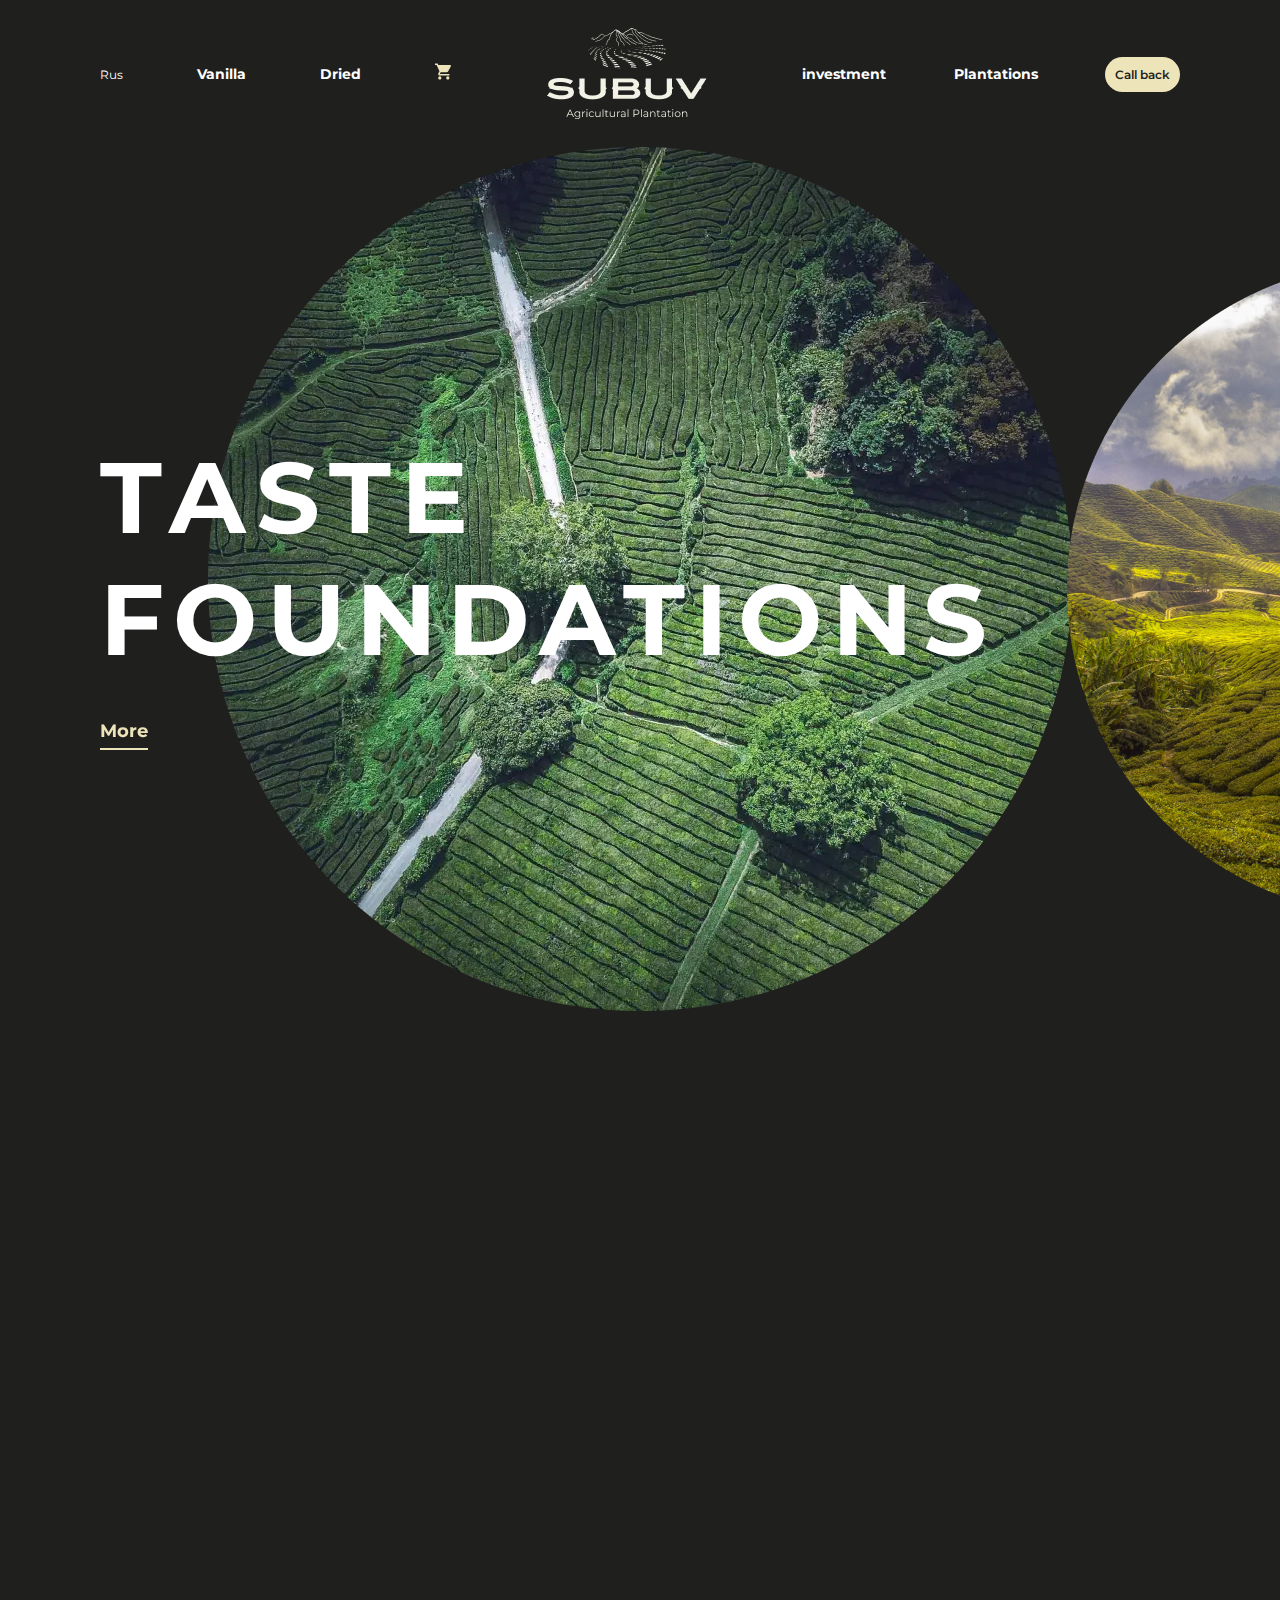
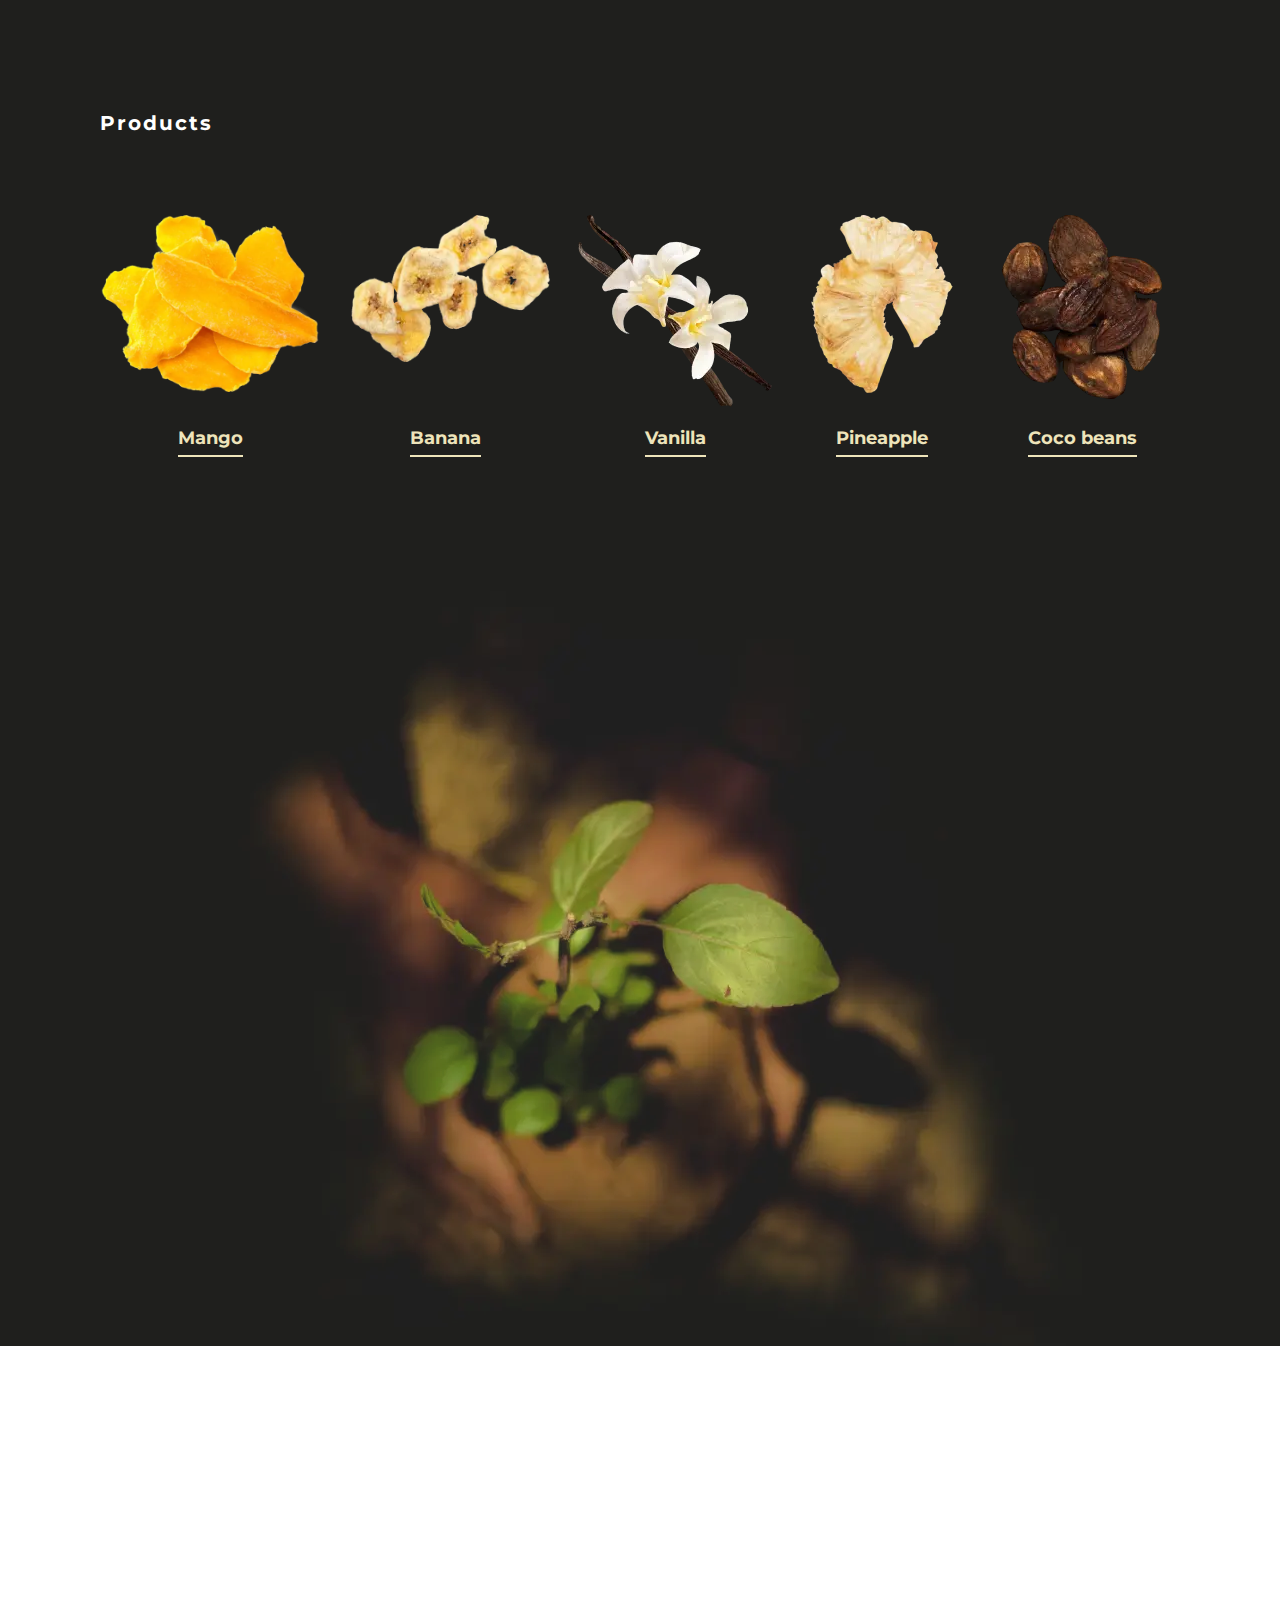
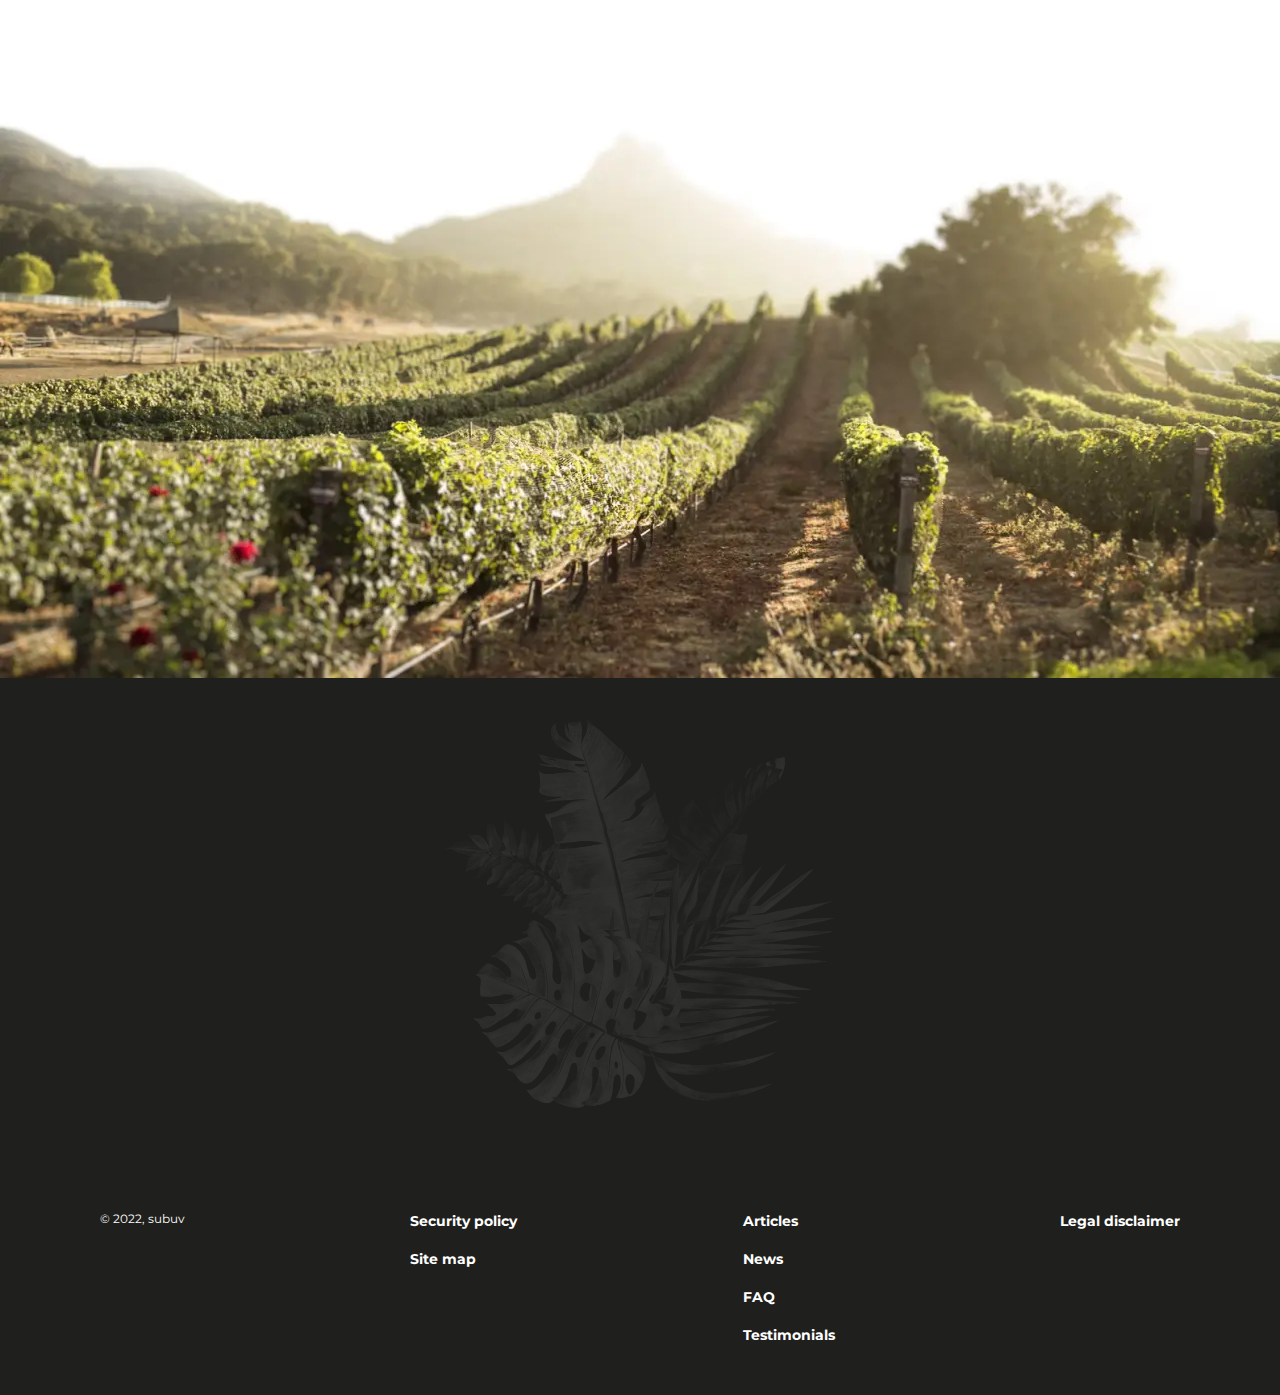
==== most/index.html @ 9e404c4e "Subuv" ====
<!DOCTYPE html><html lang="en">  <head>    <meta charset="utf-8">    <meta http-equiv="X-UA-Compatible" content="IE=Edge">    <meta name="viewport" content="width=device-width, initial-scale=1, maximum-scale=1">    <meta name="format-detection" content="telephone=no">    <title>Главная</title>    <link rel="stylesheet" href="css/imports/bootstrap.min.css">    <link rel="stylesheet" href="css/imports/global.min.css">    <link rel="stylesheet" href="https://cdnjs.cloudflare.com/ajax/libs/animate.css/4.1.1/animate.min.css">    <link rel="stylesheet" href="css/main.min.css">  </head>  <body>    <div class="all">      <header class="header">        <div class="header-all">          <div class="header-all__left">            <ul>              <li><a href="#">Rus</a></li>              <li><a href="#">Vanilla</a></li>              <li><a href="#">Dried</a></li>              <li><a href="#">                  <svg width="16" height="17" viewBox="0 0 16 17" fill="none" xmlns="http://www.w3.org/2000/svg">                    <path d="M4.8 13.3C3.92 13.3 3.208 14.02 3.208 14.9C3.208 15.78 3.92 16.5 4.8 16.5C5.68 16.5 6.4 15.78 6.4 14.9C6.4 14.02 5.68 13.3 4.8 13.3ZM0 0.5V2.1H1.6L4.48 8.172L3.4 10.132C3.272 10.356 3.2 10.62 3.2 10.9C3.2 11.78 3.92 12.5 4.8 12.5H14.4V10.9H5.136C5.024 10.9 4.936 10.812 4.936 10.7L4.96 10.604L5.68 9.3H11.64C12.24 9.3 12.768 8.972 13.04 8.476L15.904 3.284C15.968 3.172 16 3.036 16 2.9C16 2.46 15.64 2.1 15.2 2.1H3.368L2.616 0.5H0ZM12.8 13.3C11.92 13.3 11.208 14.02 11.208 14.9C11.208 15.78 11.92 16.5 12.8 16.5C13.68 16.5 14.4 15.78 14.4 14.9C14.4 14.02 13.68 13.3 12.8 13.3Z" fill="#EEE4BA"></path>                  </svg></a></li>            </ul>          </div>          <div class="header-all__logo"><a href="#"><picture><source srcset="img/logo.webp" type="image/webp"><img src="img/logo.png" alt="logo"></picture></a></div>          <div class="header-all__right">            <ul>              <li><a href="#">investment</a></li>              <li><a href="#">Plantations</a></li>              <li><a href="#">Call back</a></li>            </ul>          </div>          <div class="menu-wrapper">            <div class="hamburger-menu"></div>          </div>        </div>      </header>      <!--Adaptive-->      <section class="adaptive">        <div class="adaptive-all">          <div class="adaptive-all__nav">            <ul>              <li><a href="#">Rus</a></li>              <li><a href="#">Vanilla</a></li>              <li><a href="#">Dried</a></li>              <li><a href="#">investment</a></li>              <li><a href="#">Plantations</a></li>              <li><a href="#">Call back</a></li>            </ul>          </div>        </div>      </section>      <!--Promo-->      <section class="promo">        <div class="promo-all"><picture><source srcset="img/back-one.webp" type="image/webp"><img class="back-one" src="img/back-one.png" alt=""></picture><img class="back-two" src="img/back-two.png" alt=""><img class="back-bonus" src="img/back-bonus.png" alt="">          <div class="promo-all__title">TASTE <br> FOUNDATIONS</div>          <div class="promo-all__button"><a href="#">More</a></div>        </div>      </section>      <!--About-->      <section class="about wow animate__animated animate__fadeInLeft animate__delay-0 5s">        <div class="about-all">          <div class="about-all__left">90+</div>          <div class="about-all__right">            <div class="title">About</div>            <div class="subtitle"><span>For over 90 years, Virginia Dare has worked with our partners to build products delivering preferred taste. As a global provider, we offer services from our headquarters in Brooklyn as well as a full facility in Shanghai</span></div>            <div class="button"><a href="#">More about us</a></div>          </div>        </div>      </section>      <!--Products-->      <section class="products">        <div class="products-all">          <div class="products-all__title">Products</div>          <div class="products-all__main">            <div class="main-item">              <div class="main-item__img"><picture><source srcset="img/product-one.webp" type="image/webp"><img src="img/product-one.png" alt=""></picture></div>              <div class="main-item__desc">Mango</div>            </div>            <div class="main-item">              <div class="main-item__img"><picture><source srcset="img/product-two.webp" type="image/webp"><img src="img/product-two.png" alt=""></picture></div>              <div class="main-item__desc">Banana</div>            </div>            <div class="main-item">              <div class="main-item__img"><picture><source srcset="img/product-three.webp" type="image/webp"><img src="img/product-three.png" alt=""></picture></div>              <div class="main-item__desc">Vanilla</div>            </div>            <div class="main-item">              <div class="main-item__img"><picture><source srcset="img/product-four.webp" type="image/webp"><img src="img/product-four.png" alt=""></picture></div>              <div class="main-item__desc">Pineapple</div>            </div>            <div class="main-item">              <div class="main-item__img"><picture><source srcset="img/product-five.webp" type="image/webp"><img src="img/product-five.png" alt=""></picture></div>              <div class="main-item__desc">Coco beans</div>            </div>          </div>        </div>      </section>      <!--Quality-->      <section class="quality">        <div class="quality-all">          <div class="quality-all__left wow animate__animated animate__fadeInLeft animate__delay-0 5s">            <div class="title">Quality</div>            <div class="text">For over 90 years, Virginia Dare has worked with our partners to build products delivering preferred taste.</div>            <div class="button"><a href="#">More</a></div>          </div>          <div class="quality-all__right wow animate__animated animate__fadeInRight animate__delay-0 5s">            <div class="title">Convenience</div>            <div class="text">As a global provider, we offer services from our headquarters in Brooklyn as well as a full facility in Shanghai</div>            <div class="button"><a href="#">More</a></div>          </div>        </div>      </section>      <!--Mission-->      <section class="mission">        <div class="mission-all">          <div class="mission-all__left wow animate__animated animate__fadeInLeft animate__delay-0 5s">            <div class="title">Our mission</div>            <div class="text">For over 90 years, Virginia Dare has worked with our partners to build products delivering preferred taste.</div>          </div>          <div class="mission-all__right wow animate__animated animate__fadeInRight animate__delay-0 5s">            <div class="title">Certificates</div>            <div class="list"><a href="#">Kosher Certified</a><a href="#">Non-GMO Project Verified</a><a href="#">Gluten-Free Certified</a></div>          </div>        </div>      </section>      <!--Bottom-->      <section class="bottom">        <div class="bottom-all">          <div class="bottom-all__main">            <div class="main-item wow animate__animated animate__fadeInLeft animate__delay-0 5s">              <div class="main-item__title">Wholesale trade</div>              <div class="main-item__text"> <span>For over 90 years, Virginia Dare has worked with our partners to build products delivering preferred taste. As a global provider, we offer services from our headquarters in Brooklyn as well as a full facility in Shanghai</span></div>              <div class="main-item__button"><a href="#">Request</a></div>            </div>            <div class="main-item wow animate__animated animate__fadeInRight animate__delay-0 5s">              <div class="main-item__title">Distributors</div>              <div class="main-item__text"> <span>For over 90 years, Virginia Dare has worked with our partners to build products delivering preferred taste. As a global provider, we offer services from our headquarters in Brooklyn as well as a full facility in Shanghai</span></div>              <div class="main-item__button"><a href="#">Request</a></div>            </div>          </div>        </div>      </section>      <footer class="footer">        <div class="footer-all">          <div class="footer-all__copy">© 2022, subuv</div>          <div class="footer-all__navOne">            <ul>              <li><a href="#">Security policy</a></li>              <li><a href="#">Site map</a></li>            </ul>          </div>          <div class="footer-all__navTwo">            <ul>              <li><a href="#">Articles</a></li>              <li><a href="#">News</a></li>              <li><a href="#">FAQ</a></li>              <li><a href="#">Testimonials</a></li>            </ul>          </div>          <div class="footer-all__navThree">            <ul>              <li><a href="#">Legal disclaimer</a></li>            </ul>          </div>        </div>      </footer>    </div>    <script src="js/jquery-3.6.0.min.js"></script>    <script src="js/wow.min.js"></script>    <script src="js/main.js"></script>  </body></html>
---- most/css/imports/global.min.css ----
@charset "UTF-8";a,button,input[type=button],input[type=submit]{-webkit-transition:all 1s ease;-o-transition:all 1s ease;transition:all 1s ease}a:focus,button:focus,input[type=button]:focus,input[type=submit]:focus{outline:0}body{background:#fff;-webkit-font-smoothing:antialiased}body,html{height:100%}.all{display:-webkit-box;display:-ms-flexbox;display:flex;-webkit-box-orient:vertical;-webkit-box-direction:normal;-ms-flex-direction:column;flex-direction:column;min-height:100%}.xxx{-webkit-box-flex:1;-ms-flex:1 0 auto;flex:1 0 auto}.footer{-webkit-box-flex:0;-ms-flex:0 0 auto;flex:0 0 auto}img{max-width:100%;height:auto;-webkit-transform:translateZ(0);transform:translateZ(0)}input[type=email],input[type=number],input[type=password],input[type=search],input[type=tel],input[type=text],input[type=url],textarea{-webkit-appearance:none;-moz-appearance:none;appearance:none}.flex,.flex>[class*=col-]{-webkit-box-direction:normal}.flex{display:-webkit-box;display:-ms-flexbox;display:flex;-webkit-box-orient:horizontal;-ms-flex-flow:row wrap;flex-flow:row wrap;width:100%}.flex>[class*=col-]{display:-webkit-inline-box;display:-ms-inline-flexbox;display:inline-flex;-webkit-box-orient:vertical;-ms-flex-direction:column;flex-direction:column}.row.no-gutters{margin-right:0;margin-left:0}.row.no-gutters [class*=" col-"],.row.no-gutters [class^=col-]{padding-right:0;padding-left:0}.btn,.btn-default{outline:0;border:0;padding:0}.btn{display:inline-block}.btn-default{background:#30c468;border-radius:3px;color:#fff;display:-webkit-inline-box;display:-ms-inline-flexbox;display:inline-flex;-webkit-box-align:center;-ms-flex-align:center;align-items:center;text-align:center;-webkit-box-pack:center;-ms-flex-pack:center;justify-content:center}.btn-default:active,.btn-default:focus,.btn-default:hover{background:#4caf50;color:#fff;border:0;outline:0}.body_menu{overflow-y:hidden}li,ul{list-style:none}ul{padding:0;margin:0}.slick-list,.slick-slider{position:relative;display:block}.slick-slider{opacity:0;visibility:hidden;-o-transition:opacity 1s ease;transition:opacity 1s ease;-webkit-transition:opacity 1s ease;-webkit-box-sizing:border-box;box-sizing:border-box;-webkit-user-select:none;-moz-user-select:none;-ms-user-select:none;user-select:none;-webkit-touch-callout:none;-khtml-user-select:none;-ms-touch-action:pan-y;touch-action:pan-y;-webkit-tap-highlight-color:transparent}.slick-slider.slick-initialized{visibility:visible;opacity:1}.slick-list{overflow:hidden;margin:0;padding:0}.slick-list:focus{outline:0}.slick-list.dragging{cursor:pointer;cursor:hand}.slick-slider .slick-list,.slick-slider .slick-track{-webkit-transform:translate3d(0,0,0);transform:translate3d(0,0,0)}.slick-track{position:relative;top:0;left:0;display:block;margin-left:auto;margin-right:auto}.slick-track:after,.slick-track:before{display:table;content:""}.slick-track:after{clear:both}.slick-loading .slick-track{visibility:hidden}.slick-slide{display:none;float:left;height:100%;min-height:1px}.slick-dots li button:focus,.slick-dots li button:hover,.slick-slide:focus{outline:0}.slick-initialized .slick-slide,.slick-slide img{display:block}.slick-slide.slick-loading img{display:none}.slick-slide.dragging img{pointer-events:none}.slick-loading .slick-slide{visibility:hidden}.slick-vertical .slick-slide{display:block;height:auto;border:1px solid transparent}.slick-arrow.slick-hidden{display:none}.slick-loading .slick-list{background:#fff url(./ajax-loader.gif) center center no-repeat}.slick-next,.slick-prev{font-size:0;line-height:0;position:absolute;top:50%;display:block;width:20px;height:20px;padding:0;-webkit-transform:translate(0,-50%);-ms-transform:translate(0,-50%);transform:translate(0,-50%);cursor:pointer;color:transparent;border:0;outline:0;background:0 0}.slick-next:focus,.slick-next:hover,.slick-prev:focus,.slick-prev:hover{color:transparent;outline:0;background:0 0}.slick-dots li button:focus:before,.slick-dots li button:hover:before,.slick-next:focus:before,.slick-next:hover:before,.slick-prev:focus:before,.slick-prev:hover:before{opacity:1}.slick-next.slick-disabled:before,.slick-prev.slick-disabled:before{opacity:.25}.slick-dots li button:before,.slick-next:before,.slick-prev:before{font:20px/1 "slick";opacity:.75;color:#fff;-webkit-font-smoothing:antialiased;-moz-osx-font-smoothing:grayscale}.slick-prev{left:-25px}.slick-prev:before{content:"←"}.slick-next{right:-25px}.slick-next:before{content:"→"}.slick-dotted.slick-slider{margin-bottom:30px}.slick-dots{position:absolute;bottom:-25px;display:block;width:100%;padding:0;margin:0;list-style:none;text-align:center}.slick-dots li{position:relative;display:inline-block;width:20px;height:20px;margin:0 5px;padding:0;cursor:pointer}.slick-dots li button{font-size:0;line-height:0;display:block;width:20px;height:20px;padding:5px;cursor:pointer;color:transparent;border:0;outline:0;background:0 0}.slick-dots li button:before{font:6px/20px "slick";position:absolute;top:0;left:0;width:20px;height:20px;content:"•";text-align:center;opacity:.25;color:#000}.slick-dots li.slick-active button:before{opacity:.75;color:#000}.container-faq{display:-webkit-box;display:-ms-flexbox;display:flex;-ms-flex-wrap:wrap;flex-wrap:wrap;margin-left:-15px;margin-right:-15px}.container-faq .item{background:red;height:100px;-webkit-box-sizing:border-box;box-sizing:border-box;word-wrap:break-word;margin-left:15px;margin-right:15px;width:calc(25% - 30px)}@supports (-webkit-appearance:none){.slick-loading .slick-list{background:#fff url(./ajax-loader.gif) center center no-repeat}}@media (max-width:1720px){.top_menu nav ul{display:-webkit-box;display:-ms-flexbox;display:flex;-webkit-box-orient:vertical;-webkit-box-direction:normal;-ms-flex-direction:column;flex-direction:column;-webkit-box-pack:center;-ms-flex-pack:center;justify-content:center;-webkit-box-align:center;-ms-flex-align:center;align-items:center;height:100%}.top_menu nav ul li{display:block;padding:5px 0}.top_menu nav ul li a{color:#fff}.top_menu nav ul li a:hover{text-decoration:underline}header nav,header.open_menu nav{right:0;-webkit-transition:all .5s;-o-transition:all .5s;transition:all .5s}header nav{-webkit-box-shadow:0 4px 10px rgba(0,0,0,.15);box-shadow:0 4px 10px rgba(0,0,0,.15);display:none;position:fixed;top:0;background:#19273a;left:0;height:100%;z-index:33;width:100%;opacity:0}header.open_menu nav{display:block;opacity:1;overflow-x:auto;-webkit-overflow-scrolling:touch}header .toggle_mobile_btn{display:block;width:33px;background-color:transparent;position:relative;cursor:pointer;height:20px;z-index:44}header .toggle_mobile_btn.on span:first-child{background-color:transparent}header .toggle_mobile_btn.on span:nth-child(2){-webkit-transform:rotate(45deg) translate(-1px,0);-ms-transform:rotate(45deg) translate(-1px,0);transform:rotate(45deg) translate(-1px,0);width:calc(100% - 3px);background:#fff}header .toggle_mobile_btn.on span:last-child{-webkit-transform:rotate(-45deg) translate(6px,-7px);-ms-transform:rotate(-45deg) translate(6px,-7px);transform:rotate(-45deg) translate(6px,-7px);width:calc(100% - 3px);background:#fff}header .toggle_mobile_btn.on span:after{opacity:0;height:0}header .toggle_mobile_btn span{content:"";position:absolute;left:0;top:8px;width:calc(100% - 8px);height:3px;background-color:#19273a;-webkit-transition:all .3s;-o-transition:all .3s;transition:all .3s;-webkit-backface-visibility:hidden;backface-visibility:hidden}header .toggle_mobile_btn span:first-child{top:0}header .toggle_mobile_btn span:last-child{top:16px;position:relative;display:block}header .toggle_mobile_btn span:after{content:"";height:3px;background-color:#19273a;position:absolute;right:-5px;width:5px;-webkit-transition:all .3s;-o-transition:all .3s;transition:all .3s}}@media screen and (max-width:960px){.container-faq .item{width:calc(50% - 30px)}}@media screen and (max-width:560px){.container-faq .item{width:calc(100% - 30px)}}
/*# sourceMappingURL=[data-uri] */
---- most/css/main.min.css ----
@import url(https://fonts.googleapis.com/css?family=Montserrat:100,200,300,regular,500,600,700,800,900,100italic,200italic,300italic,italic,500italic,600italic,700italic,800italic,900italic);body,html{font-family:"Montserrat",sans-serif;background:#1f1f1d}header,section{padding:0 100px}.wow{--animate-duration:1.4s}.header-all{-webkit-box-pack:justify;-ms-flex-pack:justify;justify-content:space-between}.header-all,.header-all__left ul,.header-all__right ul{display:-webkit-box;display:-ms-flexbox;display:flex;-webkit-box-align:center;-ms-flex-align:center;align-items:center}.header-all__left ul li{margin-right:74px}.header-all__left ul li:first-child a{font-weight:400;font-size:12px;line-height:15px}.header-all__left ul li:last-child{margin-right:0}.header-all__left ul li a,.header-all__right ul li a{font-weight:700;font-size:14px;line-height:17px;color:#fff;-webkit-transition:1s;-o-transition:1s;transition:1s}.header-all__left ul li a:hover{color:#7c7c7c}.header-all__logo{padding:28px}.header-all__right ul li{margin-right:67.5px}.header-all__right ul li:last-child{margin-right:0;-webkit-transition:1s;-o-transition:1s;transition:1s}.header-all__right ul li:last-child:hover{-webkit-transform:scale(1.3);-ms-transform:scale(1.3);transform:scale(1.3)}.header-all__right ul li:last-child a{font-weight:600;font-size:12px;line-height:15px;padding:10px;background:#eee4ba;border-radius:50px;color:#1f1f1d}.header-all__right ul li a:hover{color:#7c7c7c}.adaptive,.header-all .menu-wrapper,.promo-all .back-bonus{display:none}.promo{position:relative;z-index:1}.promo-all{z-index:1;height:884px;display:-webkit-box;display:-ms-flexbox;display:flex;-webkit-box-orient:vertical;-webkit-box-direction:normal;-ms-flex-direction:column;flex-direction:column;-webkit-box-pack:center;-ms-flex-pack:center;justify-content:center}.promo-all img{position:absolute;z-index:-1}.promo-all .back-one{top:0;left:50%;-webkit-transform:translate(-50%,0);-ms-transform:translate(-50%,0);transform:translate(-50%,0)}.promo-all .back-two{right:0}.promo-all__title{font-weight:700;font-size:100px;line-height:122px;letter-spacing:.1em;color:#fff;margin-bottom:40px}.about-all__right .button a:hover,.mission-all__right .list a:hover,.products-all__main .main-item__desc:hover,.promo-all__button a:hover,.quality-all__left .button a:hover,.quality-all__right .button a:hover{color:#af8d05}.about,.about-all{display:-webkit-box;display:-ms-flexbox;display:flex}.about{padding:140px 0;-webkit-box-pack:center;-ms-flex-pack:center;justify-content:center;-webkit-box-align:center;-ms-flex-align:center;align-items:center;background:url(../img/back-three.png);background-repeat:no-repeat!important;background-position:center!important;background-size:contain!important}.about-all{-webkit-box-pack:justify;-ms-flex-pack:justify;justify-content:space-between;width:880px}.about-all__left,.about-all__right .title{font-weight:700;letter-spacing:.1em;color:#fff}.about-all__left,.about-all__right{display:-webkit-box;display:-ms-flexbox;display:flex}.about-all__left{width:400px;height:400px;background:0 0;border:1px solid #eee4ba;border-radius:50%;-webkit-box-align:center;-ms-flex-align:center;align-items:center;-webkit-box-pack:center;-ms-flex-pack:center;justify-content:center;font-size:140px;line-height:171px}.about-all__right{-webkit-box-orient:vertical;-webkit-box-direction:normal;-ms-flex-direction:column;flex-direction:column;max-width:396px}.about-all__right .title{font-size:100px;line-height:122px;margin-bottom:30px}.about-all__right .subtitle{font-weight:400;font-size:16px;line-height:20px;color:#fff;margin-bottom:50px;-webkit-box-pack:end;-ms-flex-pack:end;justify-content:end}.about-all__right .subtitle span{max-width:326px}.about-all__right .button a,.promo-all__button a,.quality-all__left .button a,.quality-all__right .button a{font-weight:700;font-size:18px;line-height:22px;color:#eee4ba;padding-bottom:6px;border-bottom:2px solid #eee4ba;-webkit-transition:1s;-o-transition:1s;transition:1s}.products{padding-bottom:100px}.about-all__right .subtitle,.products-all{display:-webkit-box;display:-ms-flexbox;display:flex}.products-all{-webkit-box-orient:vertical;-webkit-box-direction:normal;-ms-flex-direction:column;flex-direction:column}.products-all__title{font-weight:700;font-size:20px;line-height:24px;letter-spacing:.1em;color:#fff;margin-bottom:80px}.products-all__main,.products-all__main .main-item{display:-webkit-box;display:-ms-flexbox;display:flex}.products-all__main{-webkit-box-pack:justify;-ms-flex-pack:justify;justify-content:space-between}.products-all__main .main-item{-webkit-box-orient:vertical;-webkit-box-direction:normal;-ms-flex-direction:column;flex-direction:column;-webkit-box-align:center;-ms-flex-align:center;align-items:center;max-width:246px}.products-all__main .main-item__img{margin-bottom:20px;-webkit-box-flex:1;-ms-flex:1;flex:1;display:-webkit-box;display:-ms-flexbox;display:flex;max-width:220px}.mission-all__right .list a,.products-all__main .main-item__desc{font-weight:700;font-size:18px;line-height:22px;color:#eee4ba;padding-bottom:6px;border-bottom:2px solid #eee4ba;-webkit-transition:1s;-o-transition:1s;transition:1s}.products-all__main .main-item__desc{cursor:pointer}.quality{background:url(../img/back-four.png);background-repeat:no-repeat!important;background-position:center!important;mix-blend-mode:screen;height:789px;padding:93px 100px 103px}.quality-all{display:-webkit-box;display:-ms-flexbox;display:flex;-webkit-box-pack:justify;-ms-flex-pack:justify;justify-content:space-between}.quality-all__left,.quality-all__right{display:-webkit-box;display:-ms-flexbox;display:flex;-webkit-box-orient:vertical;-webkit-box-direction:normal;-ms-flex-direction:column;flex-direction:column;max-width:585px}.quality-all__left .title{font-weight:700;font-size:20px;line-height:24px;letter-spacing:.1em;color:#fff;margin-bottom:50px}.quality-all__left .text,.quality-all__right .title{font-weight:400;font-size:40px;line-height:49px;color:#fff;margin-bottom:50px}.quality-all__right{max-width:300px}.quality-all__right .title{font-weight:700;font-size:20px;line-height:24px;letter-spacing:.1em}.quality-all__right .text{font-weight:400;font-size:40px;line-height:49px;color:#fff;margin-bottom:50px}.mission{background:url(../img/back-five.png);background-repeat:no-repeat!important;background-position:center!important;background-size:cover!important;height:932px;padding:142px 100px 0}.mission-all{display:-webkit-box;display:-ms-flexbox;display:flex;-webkit-box-pack:justify;-ms-flex-pack:justify;justify-content:space-between}.mission-all__left .title{font-weight:700;font-size:20px;line-height:24px;letter-spacing:.1em;color:#1f1f1d;margin-bottom:50px}.mission-all__left .text{font-weight:400;font-size:40px;line-height:49px;color:#1f1f1d;max-width:607px}.mission-all__right .title{font-weight:700;font-size:20px;line-height:24px;letter-spacing:.1em;color:#1f1f1d;margin-bottom:50px}.mission-all__right .list{display:-webkit-box;display:-ms-flexbox;display:flex;-webkit-box-orient:vertical;-webkit-box-direction:normal;-ms-flex-direction:column;flex-direction:column}.mission-all__right .list a{margin-bottom:25px}.footer-all__navOne ul li:last-child,.footer-all__navThree ul li:last-child,.footer-all__navTwo ul li:last-child,.mission-all__right .list a:last-child{margin-bottom:0}.bottom{background:url(../img/back-three.png);background-repeat:no-repeat!important;background-size:500px!important;background-position:center!important;padding:120px 100px}.bottom-all,.footer-all__navOne ul,.footer-all__navThree ul,.footer-all__navTwo ul{display:-webkit-box;display:-ms-flexbox;display:flex;-webkit-box-orient:vertical;-webkit-box-direction:normal;-ms-flex-direction:column;flex-direction:column}.bottom-all__main,.bottom-all__main .main-item{display:-webkit-box;display:-ms-flexbox;display:flex}.bottom-all__main{-webkit-box-pack:justify;-ms-flex-pack:justify;justify-content:space-between}.bottom-all__main .main-item{-webkit-box-orient:vertical;-webkit-box-direction:normal;-ms-flex-direction:column;flex-direction:column;width:524px}.bottom-all__main .main-item__title{font-weight:700;font-size:50px;line-height:61px;letter-spacing:.1em;color:#fff;margin-bottom:30px}.bottom-all__main .main-item__text{-webkit-box-pack:end;-ms-flex-pack:end;justify-content:flex-end;font-weight:400;font-size:16px;line-height:20px;margin-bottom:30px;color:#fff}.bottom-all__main .main-item__text span{width:454px}.bottom-all__main .main-item__button a{font-weight:700;font-size:18px;line-height:22px;color:#eee4ba;padding-bottom:6px;border-bottom:2px solid #eee4ba;-webkit-transition:1s;-o-transition:1s;transition:1s}.bottom-all__main .main-item__button a:hover{color:#af8d05}.footer{background:#1f1f1d;padding:50px 100px}.bottom-all__main .main-item__text,.footer-all{display:-webkit-box;display:-ms-flexbox;display:flex}.footer-all{-webkit-box-pack:justify;-ms-flex-pack:justify;justify-content:space-between}.footer-all__copy{font-weight:400;font-size:12px;line-height:15px;color:#fff}.footer-all__navOne ul li,.footer-all__navThree ul li,.footer-all__navTwo ul li{margin-bottom:18px}.footer-all__navOne ul li a,.footer-all__navThree ul li a,.footer-all__navTwo ul li a{font-weight:700;font-size:14px;line-height:17px;color:#fff}.footer-all__navOne ul li a:hover,.footer-all__navThree ul li a:hover,.footer-all__navTwo ul li a:hover{text-decoration:underline}@supports (-webkit-appearance:none){.about{background:url(../img/back-three.webp)}.quality{background:url(../img/back-four.webp)}.mission{background:url(../img/back-five.webp)}.bottom{background:url(../img/back-three.webp)}}@media (max-width:1279.98px){.header-all__left ul li,.header-all__right ul li{margin-right:45px}.header-all__left ul li a,.header-all__right ul li a{font-size:12px}.promo-all__title{font-size:85px}.quality-all__left{max-width:500px}.bottom-all__main .main-item{max-width:420px;width:auto}.bottom-all__main .main-item__title{font-size:40px;line-height:52px}.bottom-all__main .main-item__text{max-width:350px}}@media (max-width:1024.98px){.header{padding:0 25px}.header-all__left ul li{margin-right:20px}.header-all__left ul li:nth-child(2),.header-all__left ul li:nth-child(3){display:none}.adaptive,.header-all__right{display:none}.header-all .menu-wrapper{display:block;width:46.5px;height:21px;cursor:pointer}.header-all .menu-wrapper .hamburger-menu{position:relative;-webkit-transform:translateY(10px);-ms-transform:translateY(10px);transform:translateY(10px);background:#eee4ba;-webkit-transition:all 0ms 300ms;-o-transition:all 0ms 300ms;transition:all 0ms 300ms}.header-all .menu-wrapper .hamburger-menu::before{content:"";position:absolute;left:0;bottom:10px;background:#eee4ba;-webkit-transition:bottom 300ms 300ms cubic-bezier(.23,1,.32,1),-webkit-transform 300ms cubic-bezier(.23,1,.32,1);-o-transition:bottom 300ms 300ms cubic-bezier(.23,1,.32,1),transform 300ms cubic-bezier(.23,1,.32,1);transition:bottom 300ms 300ms cubic-bezier(.23,1,.32,1),transform 300ms cubic-bezier(.23,1,.32,1);transition:bottom 300ms 300ms cubic-bezier(.23,1,.32,1),transform 300ms cubic-bezier(.23,1,.32,1),-webkit-transform 300ms cubic-bezier(.23,1,.32,1)}.header-all .menu-wrapper .hamburger-menu::after{content:"";position:absolute;left:0;top:10px;background:#eee4ba;-webkit-transition:top 300ms 300ms cubic-bezier(.23,1,.32,1),-webkit-transform 300ms cubic-bezier(.23,1,.32,1);-o-transition:top 300ms 300ms cubic-bezier(.23,1,.32,1),transform 300ms cubic-bezier(.23,1,.32,1);transition:top 300ms 300ms cubic-bezier(.23,1,.32,1),transform 300ms cubic-bezier(.23,1,.32,1);transition:top 300ms 300ms cubic-bezier(.23,1,.32,1),transform 300ms cubic-bezier(.23,1,.32,1),-webkit-transform 300ms cubic-bezier(.23,1,.32,1)}.header-all .menu-wrapper .hamburger-menu.animate{background:0 0}.header-all .menu-wrapper .hamburger-menu.animate::before{bottom:0;-webkit-transform:rotate(-45deg);-ms-transform:rotate(-45deg);transform:rotate(-45deg);-webkit-transition:bottom 300ms cubic-bezier(.23,1,.32,1),-webkit-transform 300ms 300ms cubic-bezier(.23,1,.32,1);-o-transition:bottom 300ms cubic-bezier(.23,1,.32,1),transform 300ms 300ms cubic-bezier(.23,1,.32,1);transition:bottom 300ms cubic-bezier(.23,1,.32,1),transform 300ms 300ms cubic-bezier(.23,1,.32,1);transition:bottom 300ms cubic-bezier(.23,1,.32,1),transform 300ms 300ms cubic-bezier(.23,1,.32,1),-webkit-transform 300ms 300ms cubic-bezier(.23,1,.32,1)}.header-all .menu-wrapper .hamburger-menu.animate::after{top:0;-webkit-transform:rotate(45deg);-ms-transform:rotate(45deg);transform:rotate(45deg);-webkit-transition:top 300ms cubic-bezier(.23,1,.32,1),-webkit-transform 300ms 300ms cubic-bezier(.23,1,.32,1);-o-transition:top 300ms cubic-bezier(.23,1,.32,1),transform 300ms 300ms cubic-bezier(.23,1,.32,1);transition:top 300ms cubic-bezier(.23,1,.32,1),transform 300ms 300ms cubic-bezier(.23,1,.32,1);transition:top 300ms cubic-bezier(.23,1,.32,1),transform 300ms 300ms cubic-bezier(.23,1,.32,1),-webkit-transform 300ms 300ms cubic-bezier(.23,1,.32,1)}.header-all .menu-wrapper .hamburger-menu,.header-all .menu-wrapper .hamburger-menu:after,.header-all .menu-wrapper .hamburger-menu:before{width:46.5px;height:1px}.adaptive{background:#eee4ba;z-index:2;padding:20px 0;top:147px;position:absolute}.adaptive .adaptive-all,.adaptive .adaptive-all__nav ul li{display:-webkit-box;display:-ms-flexbox;display:flex;-webkit-box-pack:center;-ms-flex-pack:center;justify-content:center}.adaptive,.adaptive .adaptive-all__nav{width:100%}.adaptive .adaptive-all__nav ul{display:grid;grid-template-columns:1fr 1fr 1fr;grid-row-gap:15px}.adaptive .adaptive-all__nav ul li{margin-bottom:0;-webkit-box-align:center;-ms-flex-align:center;align-items:center}.adaptive .adaptive-all__nav ul li:last-child{margin-bottom:0}.adaptive .adaptive-all__nav ul li:last-child a{font-weight:600;font-size:12px;line-height:15px;padding:10px;background:#1f1f1d;border-radius:50px;color:#fff}.adaptive .adaptive-all__nav ul li a{font-weight:700;font-size:14px;line-height:17px;color:#1f1f1d;-webkit-transition:all .3s ease;-o-transition:all .3s ease;transition:all .3s ease}.promo{padding:0 50px}.promo-all{height:100%;padding-top:25%}.promo-all .back-one{width:628px}.promo-all .back-two{display:none}.promo-all .back-bonus{display:block;position:absolute;z-index:-1;border-radius:50%;right:0;top:0;width:654px;height:654px;left:92%;-webkit-transform:translatez(0);-ms-transform:translatez(0);transform:translatez(0)}.about-all__right .title,.promo-all__title{font-size:60px;line-height:73px}.about{padding:140px 25px;background-position:bottom!important;background-size:75%!important}.about-all{width:100%;max-width:880px;margin-top:170px}.about-all__right{width:292px}.about-all__right .title{font-weight:700;letter-spacing:.1em}.about-all__right .subtitle{margin-bottom:40px}.about-all__right .subtitle span{max-width:222px}.products{padding:0 25px}.products-all__main .main-item{max-width:139px}.quality{padding-left:25px;padding-right:25px;height:548px;background-size:432px!important}.quality-all__left{max-width:385px}.quality-all__left .text,.quality-all__right .text{font-weight:400;font-size:30px;line-height:37px}.quality-all__right{max-width:271px}.mission{padding-left:50px;padding-right:50px}.mission-all__left{max-width:364px}.bottom{padding-left:25px;padding-right:25px}.bottom-all__main .main-item{max-width:340px}.bottom-all__main .main-item__title{font-size:33px;line-height:42px}.footer{padding:50px 25px}}@media (max-width:767.98px){.header{padding:0 25px}.adaptive{display:none;background:#eee4ba;z-index:2;padding:20px 0;top:140px;position:absolute;width:100%}.adaptive .adaptive-all{display:-webkit-box;display:-ms-flexbox;display:flex;-webkit-box-pack:center;-ms-flex-pack:center;justify-content:center}.adaptive .adaptive-all__nav ul{display:-webkit-box;display:-ms-flexbox;display:flex;-webkit-box-align:center;-ms-flex-align:center;align-items:center;-webkit-box-orient:vertical;-webkit-box-direction:normal;-ms-flex-direction:column;flex-direction:column}.adaptive .adaptive-all__nav ul li{margin-bottom:20px}.adaptive .adaptive-all__nav ul li:last-child,.bottom-all__main .main-item:last-child{margin-bottom:0}.adaptive .adaptive-all__nav ul li:last-child a{font-weight:600;font-size:12px;line-height:15px;padding:10px;background:#1f1f1d;border-radius:50px;color:#fff}.adaptive .adaptive-all__nav ul li a{font-weight:700;font-size:14px;line-height:17px;color:#1f1f1d;-webkit-transition:all .3s ease;-o-transition:all .3s ease;transition:all .3s ease}.promo{padding:0 25px}.promo-all{height:100%;padding-top:30%}.promo-all .back-one{width:90%}.promo-all .back-two{display:block;width:20%;top:20%;height:100%}.promo-all .back-bonus{display:none}.promo-all__title{font-size:60px;line-height:normal}.about{padding:100px 25px;width:100%;background-size:contain!important}.about-all{-webkit-box-orient:vertical;-webkit-box-direction:normal;-ms-flex-direction:column;flex-direction:column;-webkit-box-align:center;-ms-flex-align:center;align-items:center;width:100%;margin-top:180px}.about-all__left{width:250px;height:250px;font-size:60px;margin-bottom:15px}.about-all__right .title{font-size:40px;line-height:52px;margin-bottom:20px}.products{padding:0 25px}.products-all__main{-webkit-box-orient:vertical;-webkit-box-direction:normal;-ms-flex-direction:column;flex-direction:column;-webkit-box-align:center;-ms-flex-align:center;align-items:center}.products-all__main .main-item{margin-bottom:50px}.quality{padding-left:25px;padding-right:25px;height:100%}.quality-all{-webkit-box-orient:vertical;-webkit-box-direction:normal;-ms-flex-direction:column;flex-direction:column;height:100%}.quality-all__left{margin-bottom:40px}.quality-all__left .title{margin-bottom:30px}.quality-all__left .text{font-size:25px;line-height:35px;margin-bottom:30px}.quality-all__right{max-width:100%}.quality-all__right .text,.quality-all__right .title{margin-bottom:30px}.mission{padding-left:25px;padding-right:25px}.mission-all{-webkit-box-orient:vertical;-webkit-box-direction:normal;-ms-flex-direction:column;flex-direction:column}.mission-all__left{margin-bottom:40px}.mission-all__left .text,.quality-all__right .text{font-size:25px;line-height:35px}.mission-all__right .list{max-width:300px}.bottom{padding-left:25px;padding-right:25px;padding-bottom:50px}.bottom-all__main{-webkit-box-orient:vertical;-webkit-box-direction:normal;-ms-flex-direction:column;flex-direction:column;-webkit-box-align:center;-ms-flex-align:center;align-items:center}.bottom-all__main .main-item{width:100%;margin-bottom:40px;max-width:292px}.bottom-all__main .main-item__title{font-size:37px;line-height:45px}.bottom-all__main .main-item__text span{max-width:222px}.footer{padding:50px 25px}.footer .footer-all{display:grid;grid-template-columns:1fr 1fr;grid-row-gap:40px}.footer .footer-all__copy,.footer .footer-all__navOne,.footer .footer-all__navThree,.footer .footer-all__navTwo{display:-webkit-box;display:-ms-flexbox;display:flex;-webkit-box-pack:center;-ms-flex-pack:center;justify-content:center}}@media (max-width:669px){.about-all{margin-top:120px}}@media (max-width:576.98px){.promo{padding:0 25px}.promo-all{height:100%;padding-top:30%}.promo-all .back-one{width:80%}.promo-all .back-two{display:none}.promo-all__title{font-weight:700;font-size:30px;line-height:47px;letter-spacing:.1em}.promo-all__button a{font-weight:700;font-size:12px;line-height:17px}.about{background-position:center!important}.about-all{margin-top:65px}}@media (max-width:444px){.about-all{margin-top:0}}
/*# sourceMappingURL=[data-uri] */
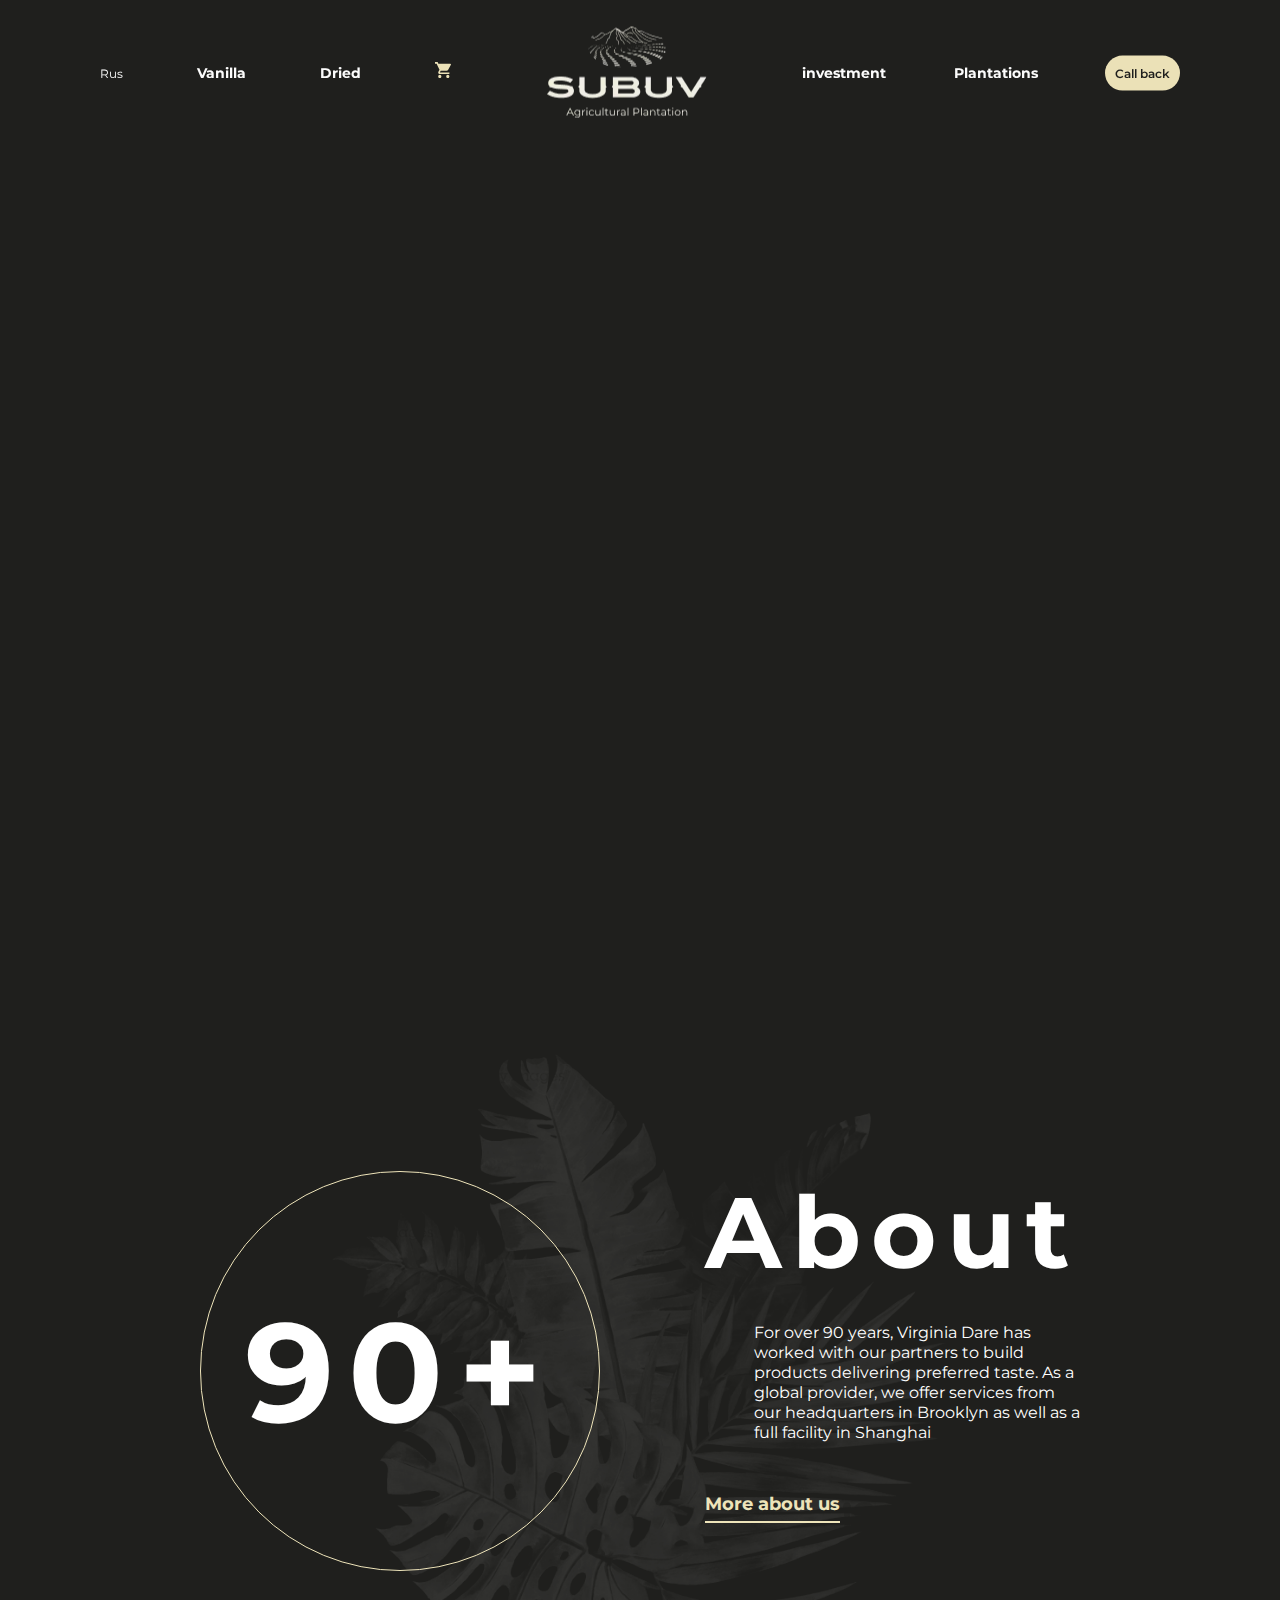
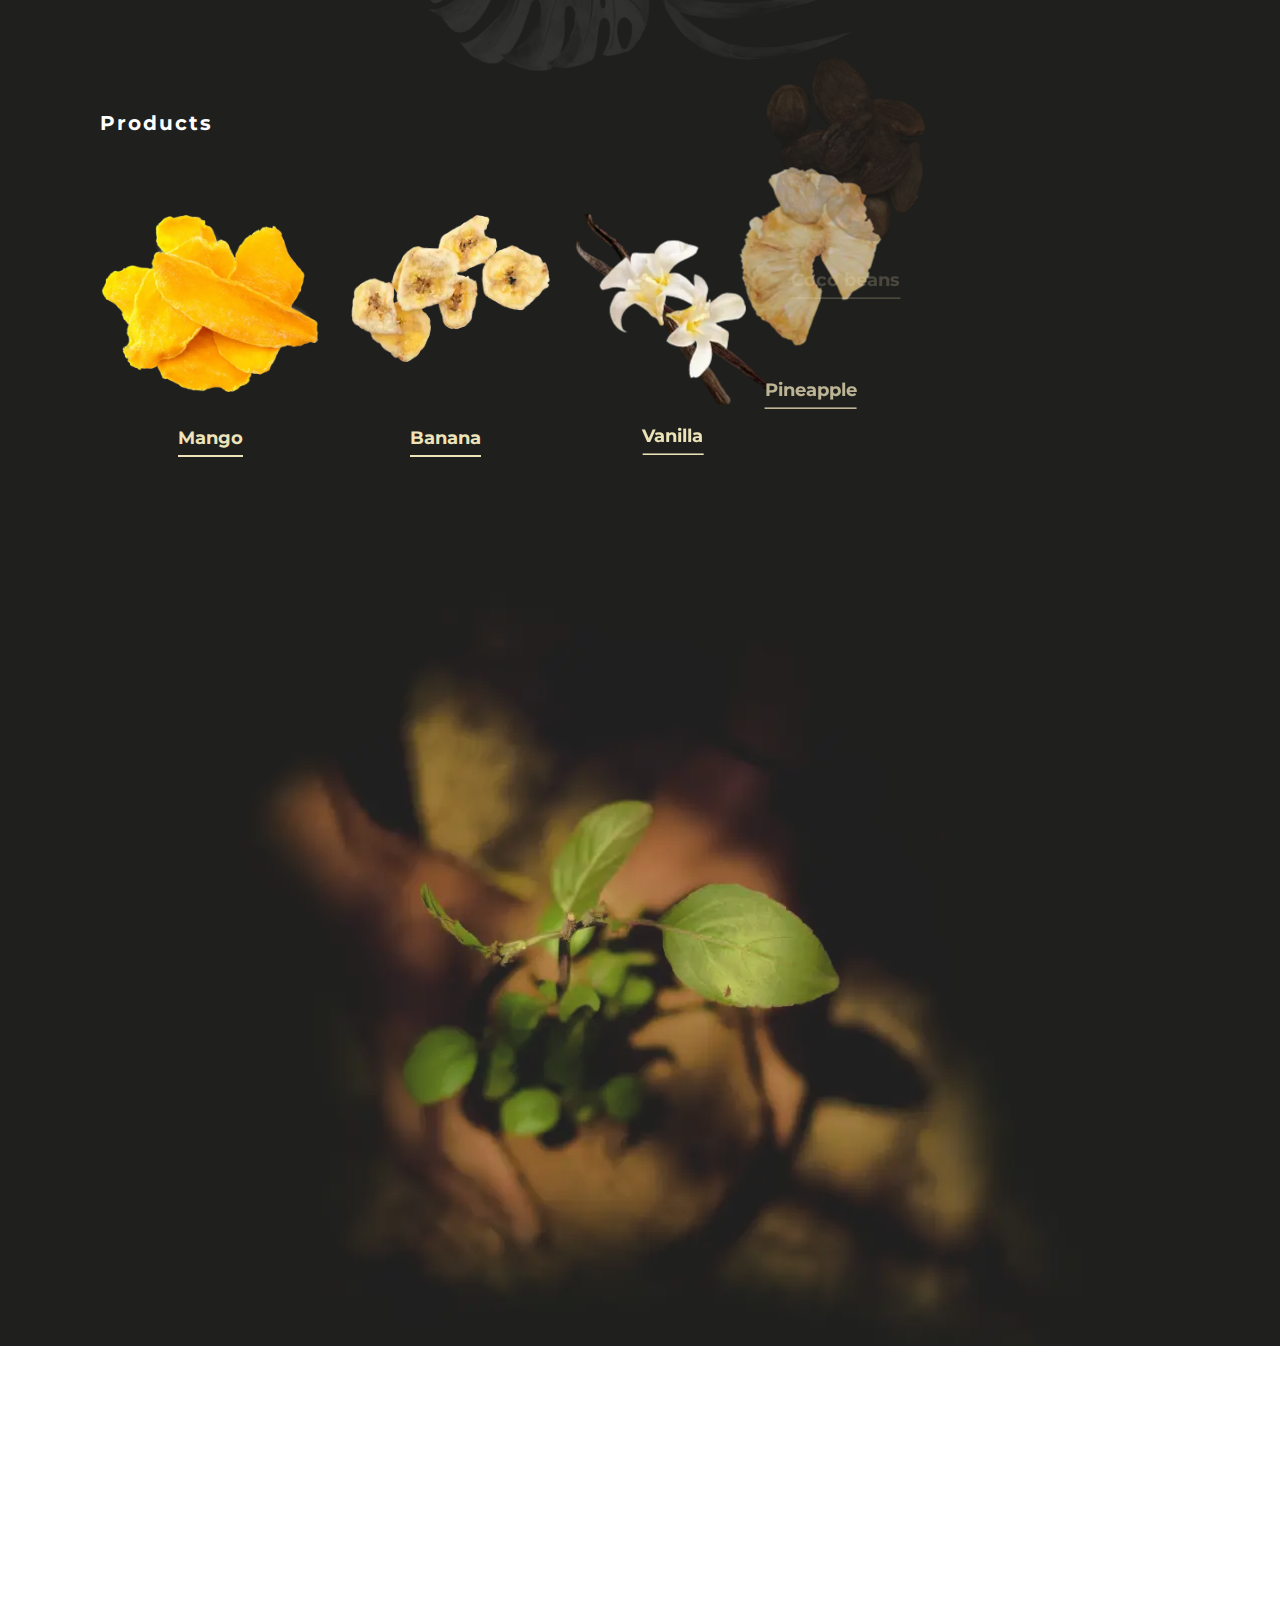
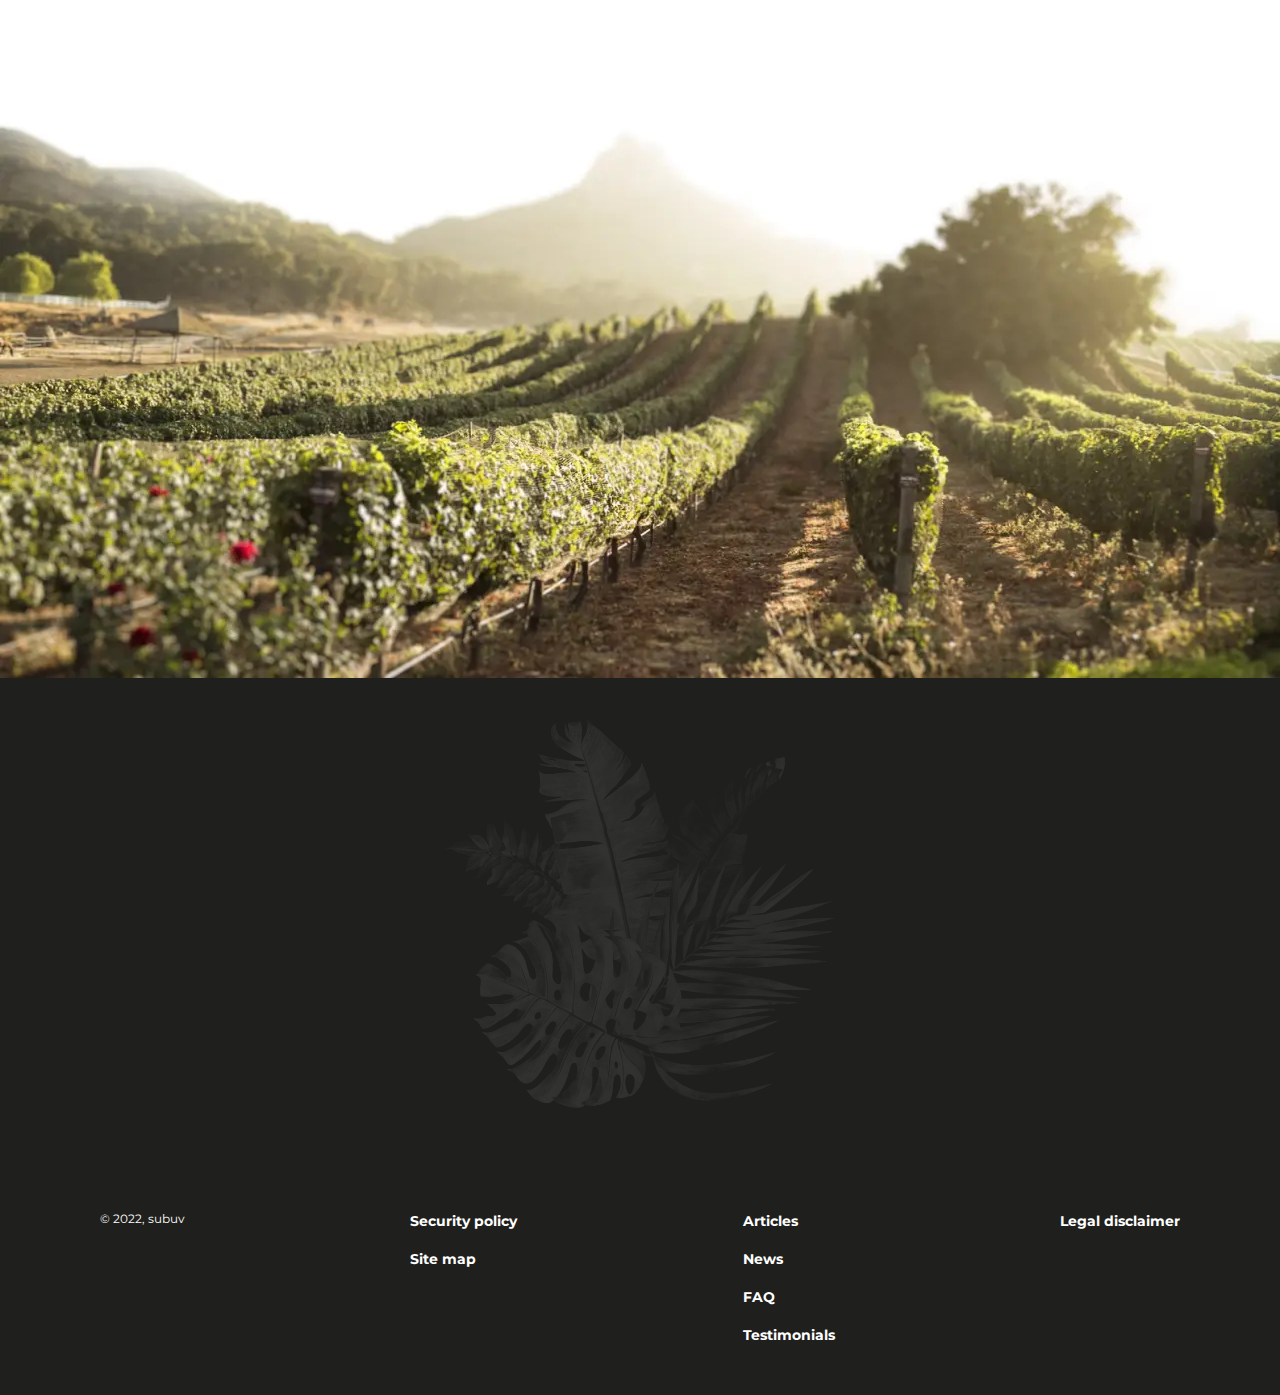
==== commit 7dd627f3: "Subuv" ====
--- a/most/index.html
+++ b/most/index.html
@@ -1 +1 @@
-<!DOCTYPE html><html lang="en">  <head>    <meta charset="utf-8">    <meta http-equiv="X-UA-Compatible" content="IE=Edge">    <meta name="viewport" content="width=device-width, initial-scale=1, maximum-scale=1">    <meta name="format-detection" content="telephone=no">    <title>Главная</title>    <link rel="stylesheet" href="css/imports/bootstrap.min.css">    <link rel="stylesheet" href="css/imports/global.min.css">    <link rel="stylesheet" href="https://cdnjs.cloudflare.com/ajax/libs/animate.css/4.1.1/animate.min.css">    <link rel="stylesheet" href="css/main.min.css">  </head>  <body>    <div class="all">      <header class="header">        <div class="header-all">          <div class="header-all__left">            <ul>              <li><a href="#">Rus</a></li>              <li><a href="#">Vanilla</a></li>              <li><a href="#">Dried</a></li>              <li><a href="#">                  <svg width="16" height="17" viewBox="0 0 16 17" fill="none" xmlns="http://www.w3.org/2000/svg">                    <path d="M4.8 13.3C3.92 13.3 3.208 14.02 3.208 14.9C3.208 15.78 3.92 16.5 4.8 16.5C5.68 16.5 6.4 15.78 6.4 14.9C6.4 14.02 5.68 13.3 4.8 13.3ZM0 0.5V2.1H1.6L4.48 8.172L3.4 10.132C3.272 10.356 3.2 10.62 3.2 10.9C3.2 11.78 3.92 12.5 4.8 12.5H14.4V10.9H5.136C5.024 10.9 4.936 10.812 4.936 10.7L4.96 10.604L5.68 9.3H11.64C12.24 9.3 12.768 8.972 13.04 8.476L15.904 3.284C15.968 3.172 16 3.036 16 2.9C16 2.46 15.64 2.1 15.2 2.1H3.368L2.616 0.5H0ZM12.8 13.3C11.92 13.3 11.208 14.02 11.208 14.9C11.208 15.78 11.92 16.5 12.8 16.5C13.68 16.5 14.4 15.78 14.4 14.9C14.4 14.02 13.68 13.3 12.8 13.3Z" fill="#EEE4BA"></path>                  </svg></a></li>            </ul>          </div>          <div class="header-all__logo"><a href="#"><picture><source srcset="img/logo.webp" type="image/webp"><img src="img/logo.png" alt="logo"></picture></a></div>          <div class="header-all__right">            <ul>              <li><a href="#">investment</a></li>              <li><a href="#">Plantations</a></li>              <li><a href="#">Call back</a></li>            </ul>          </div>          <div class="menu-wrapper">            <div class="hamburger-menu"></div>          </div>        </div>      </header>      <!--Adaptive-->      <section class="adaptive">        <div class="adaptive-all">          <div class="adaptive-all__nav">            <ul>              <li><a href="#">Rus</a></li>              <li><a href="#">Vanilla</a></li>              <li><a href="#">Dried</a></li>              <li><a href="#">investment</a></li>              <li><a href="#">Plantations</a></li>              <li><a href="#">Call back</a></li>            </ul>          </div>        </div>      </section>      <!--Promo-->      <section class="promo">        <div class="promo-all"><picture><source srcset="img/back-one.webp" type="image/webp"><img class="back-one" src="img/back-one.png" alt=""></picture><img class="back-two" src="img/back-two.png" alt=""><img class="back-bonus" src="img/back-bonus.png" alt="">          <div class="promo-all__title">TASTE <br> FOUNDATIONS</div>          <div class="promo-all__button"><a href="#">More</a></div>        </div>      </section>      <!--About-->      <section class="about wow animate__animated animate__fadeInLeft animate__delay-0 5s">        <div class="about-all">          <div class="about-all__left">90+</div>          <div class="about-all__right">            <div class="title">About</div>            <div class="subtitle"><span>For over 90 years, Virginia Dare has worked with our partners to build products delivering preferred taste. As a global provider, we offer services from our headquarters in Brooklyn as well as a full facility in Shanghai</span></div>            <div class="button"><a href="#">More about us</a></div>          </div>        </div>      </section>      <!--Products-->      <section class="products">        <div class="products-all">          <div class="products-all__title">Products</div>          <div class="products-all__main">            <div class="main-item">              <div class="main-item__img"><picture><source srcset="img/product-one.webp" type="image/webp"><img src="img/product-one.png" alt=""></picture></div>              <div class="main-item__desc">Mango</div>            </div>            <div class="main-item">              <div class="main-item__img"><picture><source srcset="img/product-two.webp" type="image/webp"><img src="img/product-two.png" alt=""></picture></div>              <div class="main-item__desc">Banana</div>            </div>            <div class="main-item">              <div class="main-item__img"><picture><source srcset="img/product-three.webp" type="image/webp"><img src="img/product-three.png" alt=""></picture></div>              <div class="main-item__desc">Vanilla</div>            </div>            <div class="main-item">              <div class="main-item__img"><picture><source srcset="img/product-four.webp" type="image/webp"><img src="img/product-four.png" alt=""></picture></div>              <div class="main-item__desc">Pineapple</div>            </div>            <div class="main-item">              <div class="main-item__img"><picture><source srcset="img/product-five.webp" type="image/webp"><img src="img/product-five.png" alt=""></picture></div>              <div class="main-item__desc">Coco beans</div>            </div>          </div>        </div>      </section>      <!--Quality-->      <section class="quality">        <div class="quality-all">          <div class="quality-all__left wow animate__animated animate__fadeInLeft animate__delay-0 5s">            <div class="title">Quality</div>            <div class="text">For over 90 years, Virginia Dare has worked with our partners to build products delivering preferred taste.</div>            <div class="button"><a href="#">More</a></div>          </div>          <div class="quality-all__right wow animate__animated animate__fadeInRight animate__delay-0 5s">            <div class="title">Convenience</div>            <div class="text">As a global provider, we offer services from our headquarters in Brooklyn as well as a full facility in Shanghai</div>            <div class="button"><a href="#">More</a></div>          </div>        </div>      </section>      <!--Mission-->      <section class="mission">        <div class="mission-all">          <div class="mission-all__left wow animate__animated animate__fadeInLeft animate__delay-0 5s">            <div class="title">Our mission</div>            <div class="text">For over 90 years, Virginia Dare has worked with our partners to build products delivering preferred taste.</div>          </div>          <div class="mission-all__right wow animate__animated animate__fadeInRight animate__delay-0 5s">            <div class="title">Certificates</div>            <div class="list"><a href="#">Kosher Certified</a><a href="#">Non-GMO Project Verified</a><a href="#">Gluten-Free Certified</a></div>          </div>        </div>      </section>      <!--Bottom-->      <section class="bottom">        <div class="bottom-all">          <div class="bottom-all__main">            <div class="main-item wow animate__animated animate__fadeInLeft animate__delay-0 5s">              <div class="main-item__title">Wholesale trade</div>              <div class="main-item__text"> <span>For over 90 years, Virginia Dare has worked with our partners to build products delivering preferred taste. As a global provider, we offer services from our headquarters in Brooklyn as well as a full facility in Shanghai</span></div>              <div class="main-item__button"><a href="#">Request</a></div>            </div>            <div class="main-item wow animate__animated animate__fadeInRight animate__delay-0 5s">              <div class="main-item__title">Distributors</div>              <div class="main-item__text"> <span>For over 90 years, Virginia Dare has worked with our partners to build products delivering preferred taste. As a global provider, we offer services from our headquarters in Brooklyn as well as a full facility in Shanghai</span></div>              <div class="main-item__button"><a href="#">Request</a></div>            </div>          </div>        </div>      </section>      <footer class="footer">        <div class="footer-all">          <div class="footer-all__copy">© 2022, subuv</div>          <div class="footer-all__navOne">            <ul>              <li><a href="#">Security policy</a></li>              <li><a href="#">Site map</a></li>            </ul>          </div>          <div class="footer-all__navTwo">            <ul>              <li><a href="#">Articles</a></li>              <li><a href="#">News</a></li>              <li><a href="#">FAQ</a></li>              <li><a href="#">Testimonials</a></li>            </ul>          </div>          <div class="footer-all__navThree">            <ul>              <li><a href="#">Legal disclaimer</a></li>            </ul>          </div>        </div>      </footer>    </div>    <script src="js/jquery-3.6.0.min.js"></script>    <script src="js/wow.min.js"></script>    <script src="js/main.js"></script>  </body></html>+<!DOCTYPE html><html lang="en">  <head>    <meta charset="utf-8">    <meta http-equiv="X-UA-Compatible" content="IE=Edge">    <meta name="viewport" content="width=device-width, initial-scale=1, maximum-scale=1">    <meta name="format-detection" content="telephone=no">    <title>Главная</title>    <link rel="stylesheet" href="css/imports/bootstrap.min.css">    <link rel="stylesheet" href="css/imports/global.min.css">    <link rel="stylesheet" href="https://cdnjs.cloudflare.com/ajax/libs/animate.css/4.1.1/animate.min.css">    <link rel="stylesheet" href="css/main.min.css">  </head>  <body>    <div class="all">      <header class="header">        <div class="header-all">          <div class="header-all__left">            <ul>              <li><a href="#">Rus</a></li>              <li><a href="#">Vanilla</a></li>              <li><a href="#">Dried</a></li>              <li><a href="#">                  <svg width="16" height="17" viewBox="0 0 16 17" fill="none" xmlns="http://www.w3.org/2000/svg">                    <path d="M4.8 13.3C3.92 13.3 3.208 14.02 3.208 14.9C3.208 15.78 3.92 16.5 4.8 16.5C5.68 16.5 6.4 15.78 6.4 14.9C6.4 14.02 5.68 13.3 4.8 13.3ZM0 0.5V2.1H1.6L4.48 8.172L3.4 10.132C3.272 10.356 3.2 10.62 3.2 10.9C3.2 11.78 3.92 12.5 4.8 12.5H14.4V10.9H5.136C5.024 10.9 4.936 10.812 4.936 10.7L4.96 10.604L5.68 9.3H11.64C12.24 9.3 12.768 8.972 13.04 8.476L15.904 3.284C15.968 3.172 16 3.036 16 2.9C16 2.46 15.64 2.1 15.2 2.1H3.368L2.616 0.5H0ZM12.8 13.3C11.92 13.3 11.208 14.02 11.208 14.9C11.208 15.78 11.92 16.5 12.8 16.5C13.68 16.5 14.4 15.78 14.4 14.9C14.4 14.02 13.68 13.3 12.8 13.3Z" fill="#EEE4BA"></path>                  </svg></a></li>            </ul>          </div>          <div class="header-all__logo"><a href="#"><picture><source srcset="img/logo.webp" type="image/webp"><img src="img/logo.png" alt="logo"></picture></a></div>          <div class="header-all__right">            <ul>              <li><a href="#">investment</a></li>              <li><a href="#">Plantations</a></li>              <li><a href="#">Call back</a></li>            </ul>          </div>          <div class="menu-wrapper">            <div class="hamburger-menu"></div>          </div>        </div>      </header>      <!--Adaptive-->      <section class="adaptive">        <div class="adaptive-all">          <div class="adaptive-all__nav">            <ul>              <li><a href="#">Rus</a></li>              <li><a href="#">Vanilla</a></li>              <li><a href="#">Dried</a></li>              <li><a href="#">investment</a></li>              <li><a href="#">Plantations</a></li>              <li><a href="#">Call back</a></li>            </ul>          </div>        </div>      </section>      <!--Promo-->      <section class="promo">        <div class="promo-all"><picture><source srcset="img/back-one.webp" type="image/webp"><img class="back-one" src="img/back-one.png" alt=""></picture><img class="back-two" src="img/back-two.png" alt=""><img class="back-bonus" src="img/back-bonus.png" alt="">          <div class="promo-all__title">TASTE <br> FOUNDATIONS</div>          <div class="promo-all__button"><a href="#">More</a></div>        </div>      </section>      <!--About-->      <section class="about">        <div class="about-all">          <div class="about-all__left"><span class="counter">90</span></div>          <div class="about-all__right">            <div class="title">About</div>            <div class="subtitle"><span>For over 90 years, Virginia Dare has worked with our partners to build products delivering preferred taste. As a global provider, we offer services from our headquarters in Brooklyn as well as a full facility in Shanghai</span></div>            <div class="button"><a href="#">More about us</a></div>          </div>        </div>      </section>      <!--Products-->      <section class="products">        <div class="products-all">          <div class="products-all__title">Products</div>          <div class="products-all__main">            <div class="main-item">              <div class="main-item__img"><picture><source srcset="img/product-one.webp" type="image/webp"><img src="img/product-one.png" alt=""></picture></div>              <div class="main-item__desc">Mango</div>            </div>            <div class="main-item">              <div class="main-item__img"><picture><source srcset="img/product-two.webp" type="image/webp"><img src="img/product-two.png" alt=""></picture></div>              <div class="main-item__desc">Banana</div>            </div>            <div class="main-item">              <div class="main-item__img"><picture><source srcset="img/product-three.webp" type="image/webp"><img src="img/product-three.png" alt=""></picture></div>              <div class="main-item__desc">Vanilla</div>            </div>            <div class="main-item">              <div class="main-item__img"><picture><source srcset="img/product-four.webp" type="image/webp"><img src="img/product-four.png" alt=""></picture></div>              <div class="main-item__desc">Pineapple</div>            </div>            <div class="main-item">              <div class="main-item__img"><picture><source srcset="img/product-five.webp" type="image/webp"><img src="img/product-five.png" alt=""></picture></div>              <div class="main-item__desc">Coco beans</div>            </div>          </div>        </div>      </section>      <!--Quality-->      <section class="quality">        <div class="quality-all">          <div class="quality-all__left wow animate__animated animate__fadeInLeft animate__delay-0 5s">            <div class="title">Quality</div>            <div class="text">For over 90 years, Virginia Dare has worked with our partners to build products delivering preferred taste.</div>            <div class="button"><a href="#">More</a></div>          </div>          <div class="quality-all__right wow animate__animated animate__fadeInRight animate__delay-0 5s">            <div class="title">Convenience</div>            <div class="text">As a global provider, we offer services from our headquarters in Brooklyn as well as a full facility in Shanghai</div>            <div class="button"><a href="#">More</a></div>          </div>        </div>      </section>      <!--Mission-->      <section class="mission">        <div class="mission-all">          <div class="mission-all__left wow animate__animated animate__fadeInLeft animate__delay-0 5s">            <div class="title">Our mission</div>            <div class="text">For over 90 years, Virginia Dare has worked with our partners to build products delivering preferred taste.</div>          </div>          <div class="mission-all__right wow animate__animated animate__fadeInRight animate__delay-0 5s">            <div class="title">Certificates</div>            <div class="list"><a href="#">Kosher Certified</a><a href="#">Non-GMO Project Verified</a><a href="#">Gluten-Free Certified</a></div>          </div>        </div>      </section>      <!--Bottom-->      <section class="bottom">        <div class="bottom-all">          <div class="bottom-all__main">            <div class="main-item wow animate__animated animate__fadeInLeft animate__delay-0 5s">              <div class="main-item__title">Wholesale trade</div>              <div class="main-item__text"> <span>For over 90 years, Virginia Dare has worked with our partners to build products delivering preferred taste. As a global provider, we offer services from our headquarters in Brooklyn as well as a full facility in Shanghai</span></div>              <div class="main-item__button"><a href="#">Request</a></div>            </div>            <div class="main-item wow animate__animated animate__fadeInRight animate__delay-0 5s">              <div class="main-item__title">Distributors</div>              <div class="main-item__text"> <span>For over 90 years, Virginia Dare has worked with our partners to build products delivering preferred taste. As a global provider, we offer services from our headquarters in Brooklyn as well as a full facility in Shanghai</span></div>              <div class="main-item__button"><a href="#">Request</a></div>            </div>          </div>        </div>      </section>      <footer class="footer">        <div class="footer-all">          <div class="footer-all__copy">© 2022, subuv</div>          <div class="footer-all__navOne">            <ul>              <li><a href="#">Security policy</a></li>              <li><a href="#">Site map</a></li>            </ul>          </div>          <div class="footer-all__navTwo">            <ul>              <li><a href="#">Articles</a></li>              <li><a href="#">News</a></li>              <li><a href="#">FAQ</a></li>              <li><a href="#">Testimonials</a></li>            </ul>          </div>          <div class="footer-all__navThree">            <ul>              <li><a href="#">Legal disclaimer</a></li>            </ul>          </div>        </div>      </footer>    </div>    <script src="js/jquery-3.6.0.min.js"></script>    <script src="js/wow.min.js"></script>    <script src="https://cdnjs.cloudflare.com/ajax/libs/gsap/3.10.4/gsap.min.js"></script>    <script src="https://unpkg.com/gsap@3/dist/ScrollTrigger.min.js"></script>    <script src="https://cdnjs.cloudflare.com/ajax/libs/Counter-Up/1.0.0/jquery.counterup.js"></script>    <script src="https://cdnjs.cloudflare.com/ajax/libs/waypoints/4.0.1/jquery.waypoints.js"></script>    <script src="js/main.js"></script>  </body></html>--- a/most/css/main.min.css
+++ b/most/css/main.min.css
@@ -1,2 +1,2 @@
-@import url(https://fonts.googleapis.com/css?family=Montserrat:100,200,300,regular,500,600,700,800,900,100italic,200italic,300italic,italic,500italic,600italic,700italic,800italic,900italic);body,html{font-family:"Montserrat",sans-serif;background:#1f1f1d}header,section{padding:0 100px}.wow{--animate-duration:1.4s}.header-all{-webkit-box-pack:justify;-ms-flex-pack:justify;justify-content:space-between}.header-all,.header-all__left ul,.header-all__right ul{display:-webkit-box;display:-ms-flexbox;display:flex;-webkit-box-align:center;-ms-flex-align:center;align-items:center}.header-all__left ul li{margin-right:74px}.header-all__left ul li:first-child a{font-weight:400;font-size:12px;line-height:15px}.header-all__left ul li:last-child{margin-right:0}.header-all__left ul li a,.header-all__right ul li a{font-weight:700;font-size:14px;line-height:17px;color:#fff;-webkit-transition:1s;-o-transition:1s;transition:1s}.header-all__left ul li a:hover{color:#7c7c7c}.header-all__logo{padding:28px}.header-all__right ul li{margin-right:67.5px}.header-all__right ul li:last-child{margin-right:0;-webkit-transition:1s;-o-transition:1s;transition:1s}.header-all__right ul li:last-child:hover{-webkit-transform:scale(1.3);-ms-transform:scale(1.3);transform:scale(1.3)}.header-all__right ul li:last-child a{font-weight:600;font-size:12px;line-height:15px;padding:10px;background:#eee4ba;border-radius:50px;color:#1f1f1d}.header-all__right ul li a:hover{color:#7c7c7c}.adaptive,.header-all .menu-wrapper,.promo-all .back-bonus{display:none}.promo{position:relative;z-index:1}.promo-all{z-index:1;height:884px;display:-webkit-box;display:-ms-flexbox;display:flex;-webkit-box-orient:vertical;-webkit-box-direction:normal;-ms-flex-direction:column;flex-direction:column;-webkit-box-pack:center;-ms-flex-pack:center;justify-content:center}.promo-all img{position:absolute;z-index:-1}.promo-all .back-one{top:0;left:50%;-webkit-transform:translate(-50%,0);-ms-transform:translate(-50%,0);transform:translate(-50%,0)}.promo-all .back-two{right:0}.promo-all__title{font-weight:700;font-size:100px;line-height:122px;letter-spacing:.1em;color:#fff;margin-bottom:40px}.about-all__right .button a:hover,.mission-all__right .list a:hover,.products-all__main .main-item__desc:hover,.promo-all__button a:hover,.quality-all__left .button a:hover,.quality-all__right .button a:hover{color:#af8d05}.about,.about-all{display:-webkit-box;display:-ms-flexbox;display:flex}.about{padding:140px 0;-webkit-box-pack:center;-ms-flex-pack:center;justify-content:center;-webkit-box-align:center;-ms-flex-align:center;align-items:center;background:url(../img/back-three.png);background-repeat:no-repeat!important;background-position:center!important;background-size:contain!important}.about-all{-webkit-box-pack:justify;-ms-flex-pack:justify;justify-content:space-between;width:880px}.about-all__left,.about-all__right .title{font-weight:700;letter-spacing:.1em;color:#fff}.about-all__left,.about-all__right{display:-webkit-box;display:-ms-flexbox;display:flex}.about-all__left{width:400px;height:400px;background:0 0;border:1px solid #eee4ba;border-radius:50%;-webkit-box-align:center;-ms-flex-align:center;align-items:center;-webkit-box-pack:center;-ms-flex-pack:center;justify-content:center;font-size:140px;line-height:171px}.about-all__right{-webkit-box-orient:vertical;-webkit-box-direction:normal;-ms-flex-direction:column;flex-direction:column;max-width:396px}.about-all__right .title{font-size:100px;line-height:122px;margin-bottom:30px}.about-all__right .subtitle{font-weight:400;font-size:16px;line-height:20px;color:#fff;margin-bottom:50px;-webkit-box-pack:end;-ms-flex-pack:end;justify-content:end}.about-all__right .subtitle span{max-width:326px}.about-all__right .button a,.promo-all__button a,.quality-all__left .button a,.quality-all__right .button a{font-weight:700;font-size:18px;line-height:22px;color:#eee4ba;padding-bottom:6px;border-bottom:2px solid #eee4ba;-webkit-transition:1s;-o-transition:1s;transition:1s}.products{padding-bottom:100px}.about-all__right .subtitle,.products-all{display:-webkit-box;display:-ms-flexbox;display:flex}.products-all{-webkit-box-orient:vertical;-webkit-box-direction:normal;-ms-flex-direction:column;flex-direction:column}.products-all__title{font-weight:700;font-size:20px;line-height:24px;letter-spacing:.1em;color:#fff;margin-bottom:80px}.products-all__main,.products-all__main .main-item{display:-webkit-box;display:-ms-flexbox;display:flex}.products-all__main{-webkit-box-pack:justify;-ms-flex-pack:justify;justify-content:space-between}.products-all__main .main-item{-webkit-box-orient:vertical;-webkit-box-direction:normal;-ms-flex-direction:column;flex-direction:column;-webkit-box-align:center;-ms-flex-align:center;align-items:center;max-width:246px}.products-all__main .main-item__img{margin-bottom:20px;-webkit-box-flex:1;-ms-flex:1;flex:1;display:-webkit-box;display:-ms-flexbox;display:flex;max-width:220px}.mission-all__right .list a,.products-all__main .main-item__desc{font-weight:700;font-size:18px;line-height:22px;color:#eee4ba;padding-bottom:6px;border-bottom:2px solid #eee4ba;-webkit-transition:1s;-o-transition:1s;transition:1s}.products-all__main .main-item__desc{cursor:pointer}.quality{background:url(../img/back-four.png);background-repeat:no-repeat!important;background-position:center!important;mix-blend-mode:screen;height:789px;padding:93px 100px 103px}.quality-all{display:-webkit-box;display:-ms-flexbox;display:flex;-webkit-box-pack:justify;-ms-flex-pack:justify;justify-content:space-between}.quality-all__left,.quality-all__right{display:-webkit-box;display:-ms-flexbox;display:flex;-webkit-box-orient:vertical;-webkit-box-direction:normal;-ms-flex-direction:column;flex-direction:column;max-width:585px}.quality-all__left .title{font-weight:700;font-size:20px;line-height:24px;letter-spacing:.1em;color:#fff;margin-bottom:50px}.quality-all__left .text,.quality-all__right .title{font-weight:400;font-size:40px;line-height:49px;color:#fff;margin-bottom:50px}.quality-all__right{max-width:300px}.quality-all__right .title{font-weight:700;font-size:20px;line-height:24px;letter-spacing:.1em}.quality-all__right .text{font-weight:400;font-size:40px;line-height:49px;color:#fff;margin-bottom:50px}.mission{background:url(../img/back-five.png);background-repeat:no-repeat!important;background-position:center!important;background-size:cover!important;height:932px;padding:142px 100px 0}.mission-all{display:-webkit-box;display:-ms-flexbox;display:flex;-webkit-box-pack:justify;-ms-flex-pack:justify;justify-content:space-between}.mission-all__left .title{font-weight:700;font-size:20px;line-height:24px;letter-spacing:.1em;color:#1f1f1d;margin-bottom:50px}.mission-all__left .text{font-weight:400;font-size:40px;line-height:49px;color:#1f1f1d;max-width:607px}.mission-all__right .title{font-weight:700;font-size:20px;line-height:24px;letter-spacing:.1em;color:#1f1f1d;margin-bottom:50px}.mission-all__right .list{display:-webkit-box;display:-ms-flexbox;display:flex;-webkit-box-orient:vertical;-webkit-box-direction:normal;-ms-flex-direction:column;flex-direction:column}.mission-all__right .list a{margin-bottom:25px}.footer-all__navOne ul li:last-child,.footer-all__navThree ul li:last-child,.footer-all__navTwo ul li:last-child,.mission-all__right .list a:last-child{margin-bottom:0}.bottom{background:url(../img/back-three.png);background-repeat:no-repeat!important;background-size:500px!important;background-position:center!important;padding:120px 100px}.bottom-all,.footer-all__navOne ul,.footer-all__navThree ul,.footer-all__navTwo ul{display:-webkit-box;display:-ms-flexbox;display:flex;-webkit-box-orient:vertical;-webkit-box-direction:normal;-ms-flex-direction:column;flex-direction:column}.bottom-all__main,.bottom-all__main .main-item{display:-webkit-box;display:-ms-flexbox;display:flex}.bottom-all__main{-webkit-box-pack:justify;-ms-flex-pack:justify;justify-content:space-between}.bottom-all__main .main-item{-webkit-box-orient:vertical;-webkit-box-direction:normal;-ms-flex-direction:column;flex-direction:column;width:524px}.bottom-all__main .main-item__title{font-weight:700;font-size:50px;line-height:61px;letter-spacing:.1em;color:#fff;margin-bottom:30px}.bottom-all__main .main-item__text{-webkit-box-pack:end;-ms-flex-pack:end;justify-content:flex-end;font-weight:400;font-size:16px;line-height:20px;margin-bottom:30px;color:#fff}.bottom-all__main .main-item__text span{width:454px}.bottom-all__main .main-item__button a{font-weight:700;font-size:18px;line-height:22px;color:#eee4ba;padding-bottom:6px;border-bottom:2px solid #eee4ba;-webkit-transition:1s;-o-transition:1s;transition:1s}.bottom-all__main .main-item__button a:hover{color:#af8d05}.footer{background:#1f1f1d;padding:50px 100px}.bottom-all__main .main-item__text,.footer-all{display:-webkit-box;display:-ms-flexbox;display:flex}.footer-all{-webkit-box-pack:justify;-ms-flex-pack:justify;justify-content:space-between}.footer-all__copy{font-weight:400;font-size:12px;line-height:15px;color:#fff}.footer-all__navOne ul li,.footer-all__navThree ul li,.footer-all__navTwo ul li{margin-bottom:18px}.footer-all__navOne ul li a,.footer-all__navThree ul li a,.footer-all__navTwo ul li a{font-weight:700;font-size:14px;line-height:17px;color:#fff}.footer-all__navOne ul li a:hover,.footer-all__navThree ul li a:hover,.footer-all__navTwo ul li a:hover{text-decoration:underline}@supports (-webkit-appearance:none){.about{background:url(../img/back-three.webp)}.quality{background:url(../img/back-four.webp)}.mission{background:url(../img/back-five.webp)}.bottom{background:url(../img/back-three.webp)}}@media (max-width:1279.98px){.header-all__left ul li,.header-all__right ul li{margin-right:45px}.header-all__left ul li a,.header-all__right ul li a{font-size:12px}.promo-all__title{font-size:85px}.quality-all__left{max-width:500px}.bottom-all__main .main-item{max-width:420px;width:auto}.bottom-all__main .main-item__title{font-size:40px;line-height:52px}.bottom-all__main .main-item__text{max-width:350px}}@media (max-width:1024.98px){.header{padding:0 25px}.header-all__left ul li{margin-right:20px}.header-all__left ul li:nth-child(2),.header-all__left ul li:nth-child(3){display:none}.adaptive,.header-all__right{display:none}.header-all .menu-wrapper{display:block;width:46.5px;height:21px;cursor:pointer}.header-all .menu-wrapper .hamburger-menu{position:relative;-webkit-transform:translateY(10px);-ms-transform:translateY(10px);transform:translateY(10px);background:#eee4ba;-webkit-transition:all 0ms 300ms;-o-transition:all 0ms 300ms;transition:all 0ms 300ms}.header-all .menu-wrapper .hamburger-menu::before{content:"";position:absolute;left:0;bottom:10px;background:#eee4ba;-webkit-transition:bottom 300ms 300ms cubic-bezier(.23,1,.32,1),-webkit-transform 300ms cubic-bezier(.23,1,.32,1);-o-transition:bottom 300ms 300ms cubic-bezier(.23,1,.32,1),transform 300ms cubic-bezier(.23,1,.32,1);transition:bottom 300ms 300ms cubic-bezier(.23,1,.32,1),transform 300ms cubic-bezier(.23,1,.32,1);transition:bottom 300ms 300ms cubic-bezier(.23,1,.32,1),transform 300ms cubic-bezier(.23,1,.32,1),-webkit-transform 300ms cubic-bezier(.23,1,.32,1)}.header-all .menu-wrapper .hamburger-menu::after{content:"";position:absolute;left:0;top:10px;background:#eee4ba;-webkit-transition:top 300ms 300ms cubic-bezier(.23,1,.32,1),-webkit-transform 300ms cubic-bezier(.23,1,.32,1);-o-transition:top 300ms 300ms cubic-bezier(.23,1,.32,1),transform 300ms cubic-bezier(.23,1,.32,1);transition:top 300ms 300ms cubic-bezier(.23,1,.32,1),transform 300ms cubic-bezier(.23,1,.32,1);transition:top 300ms 300ms cubic-bezier(.23,1,.32,1),transform 300ms cubic-bezier(.23,1,.32,1),-webkit-transform 300ms cubic-bezier(.23,1,.32,1)}.header-all .menu-wrapper .hamburger-menu.animate{background:0 0}.header-all .menu-wrapper .hamburger-menu.animate::before{bottom:0;-webkit-transform:rotate(-45deg);-ms-transform:rotate(-45deg);transform:rotate(-45deg);-webkit-transition:bottom 300ms cubic-bezier(.23,1,.32,1),-webkit-transform 300ms 300ms cubic-bezier(.23,1,.32,1);-o-transition:bottom 300ms cubic-bezier(.23,1,.32,1),transform 300ms 300ms cubic-bezier(.23,1,.32,1);transition:bottom 300ms cubic-bezier(.23,1,.32,1),transform 300ms 300ms cubic-bezier(.23,1,.32,1);transition:bottom 300ms cubic-bezier(.23,1,.32,1),transform 300ms 300ms cubic-bezier(.23,1,.32,1),-webkit-transform 300ms 300ms cubic-bezier(.23,1,.32,1)}.header-all .menu-wrapper .hamburger-menu.animate::after{top:0;-webkit-transform:rotate(45deg);-ms-transform:rotate(45deg);transform:rotate(45deg);-webkit-transition:top 300ms cubic-bezier(.23,1,.32,1),-webkit-transform 300ms 300ms cubic-bezier(.23,1,.32,1);-o-transition:top 300ms cubic-bezier(.23,1,.32,1),transform 300ms 300ms cubic-bezier(.23,1,.32,1);transition:top 300ms cubic-bezier(.23,1,.32,1),transform 300ms 300ms cubic-bezier(.23,1,.32,1);transition:top 300ms cubic-bezier(.23,1,.32,1),transform 300ms 300ms cubic-bezier(.23,1,.32,1),-webkit-transform 300ms 300ms cubic-bezier(.23,1,.32,1)}.header-all .menu-wrapper .hamburger-menu,.header-all .menu-wrapper .hamburger-menu:after,.header-all .menu-wrapper .hamburger-menu:before{width:46.5px;height:1px}.adaptive{background:#eee4ba;z-index:2;padding:20px 0;top:147px;position:absolute}.adaptive .adaptive-all,.adaptive .adaptive-all__nav ul li{display:-webkit-box;display:-ms-flexbox;display:flex;-webkit-box-pack:center;-ms-flex-pack:center;justify-content:center}.adaptive,.adaptive .adaptive-all__nav{width:100%}.adaptive .adaptive-all__nav ul{display:grid;grid-template-columns:1fr 1fr 1fr;grid-row-gap:15px}.adaptive .adaptive-all__nav ul li{margin-bottom:0;-webkit-box-align:center;-ms-flex-align:center;align-items:center}.adaptive .adaptive-all__nav ul li:last-child{margin-bottom:0}.adaptive .adaptive-all__nav ul li:last-child a{font-weight:600;font-size:12px;line-height:15px;padding:10px;background:#1f1f1d;border-radius:50px;color:#fff}.adaptive .adaptive-all__nav ul li a{font-weight:700;font-size:14px;line-height:17px;color:#1f1f1d;-webkit-transition:all .3s ease;-o-transition:all .3s ease;transition:all .3s ease}.promo{padding:0 50px}.promo-all{height:100%;padding-top:25%}.promo-all .back-one{width:628px}.promo-all .back-two{display:none}.promo-all .back-bonus{display:block;position:absolute;z-index:-1;border-radius:50%;right:0;top:0;width:654px;height:654px;left:92%;-webkit-transform:translatez(0);-ms-transform:translatez(0);transform:translatez(0)}.about-all__right .title,.promo-all__title{font-size:60px;line-height:73px}.about{padding:140px 25px;background-position:bottom!important;background-size:75%!important}.about-all{width:100%;max-width:880px;margin-top:170px}.about-all__right{width:292px}.about-all__right .title{font-weight:700;letter-spacing:.1em}.about-all__right .subtitle{margin-bottom:40px}.about-all__right .subtitle span{max-width:222px}.products{padding:0 25px}.products-all__main .main-item{max-width:139px}.quality{padding-left:25px;padding-right:25px;height:548px;background-size:432px!important}.quality-all__left{max-width:385px}.quality-all__left .text,.quality-all__right .text{font-weight:400;font-size:30px;line-height:37px}.quality-all__right{max-width:271px}.mission{padding-left:50px;padding-right:50px}.mission-all__left{max-width:364px}.bottom{padding-left:25px;padding-right:25px}.bottom-all__main .main-item{max-width:340px}.bottom-all__main .main-item__title{font-size:33px;line-height:42px}.footer{padding:50px 25px}}@media (max-width:767.98px){.header{padding:0 25px}.adaptive{display:none;background:#eee4ba;z-index:2;padding:20px 0;top:140px;position:absolute;width:100%}.adaptive .adaptive-all{display:-webkit-box;display:-ms-flexbox;display:flex;-webkit-box-pack:center;-ms-flex-pack:center;justify-content:center}.adaptive .adaptive-all__nav ul{display:-webkit-box;display:-ms-flexbox;display:flex;-webkit-box-align:center;-ms-flex-align:center;align-items:center;-webkit-box-orient:vertical;-webkit-box-direction:normal;-ms-flex-direction:column;flex-direction:column}.adaptive .adaptive-all__nav ul li{margin-bottom:20px}.adaptive .adaptive-all__nav ul li:last-child,.bottom-all__main .main-item:last-child{margin-bottom:0}.adaptive .adaptive-all__nav ul li:last-child a{font-weight:600;font-size:12px;line-height:15px;padding:10px;background:#1f1f1d;border-radius:50px;color:#fff}.adaptive .adaptive-all__nav ul li a{font-weight:700;font-size:14px;line-height:17px;color:#1f1f1d;-webkit-transition:all .3s ease;-o-transition:all .3s ease;transition:all .3s ease}.promo{padding:0 25px}.promo-all{height:100%;padding-top:30%}.promo-all .back-one{width:90%}.promo-all .back-two{display:block;width:20%;top:20%;height:100%}.promo-all .back-bonus{display:none}.promo-all__title{font-size:60px;line-height:normal}.about{padding:100px 25px;width:100%;background-size:contain!important}.about-all{-webkit-box-orient:vertical;-webkit-box-direction:normal;-ms-flex-direction:column;flex-direction:column;-webkit-box-align:center;-ms-flex-align:center;align-items:center;width:100%;margin-top:180px}.about-all__left{width:250px;height:250px;font-size:60px;margin-bottom:15px}.about-all__right .title{font-size:40px;line-height:52px;margin-bottom:20px}.products{padding:0 25px}.products-all__main{-webkit-box-orient:vertical;-webkit-box-direction:normal;-ms-flex-direction:column;flex-direction:column;-webkit-box-align:center;-ms-flex-align:center;align-items:center}.products-all__main .main-item{margin-bottom:50px}.quality{padding-left:25px;padding-right:25px;height:100%}.quality-all{-webkit-box-orient:vertical;-webkit-box-direction:normal;-ms-flex-direction:column;flex-direction:column;height:100%}.quality-all__left{margin-bottom:40px}.quality-all__left .title{margin-bottom:30px}.quality-all__left .text{font-size:25px;line-height:35px;margin-bottom:30px}.quality-all__right{max-width:100%}.quality-all__right .text,.quality-all__right .title{margin-bottom:30px}.mission{padding-left:25px;padding-right:25px}.mission-all{-webkit-box-orient:vertical;-webkit-box-direction:normal;-ms-flex-direction:column;flex-direction:column}.mission-all__left{margin-bottom:40px}.mission-all__left .text,.quality-all__right .text{font-size:25px;line-height:35px}.mission-all__right .list{max-width:300px}.bottom{padding-left:25px;padding-right:25px;padding-bottom:50px}.bottom-all__main{-webkit-box-orient:vertical;-webkit-box-direction:normal;-ms-flex-direction:column;flex-direction:column;-webkit-box-align:center;-ms-flex-align:center;align-items:center}.bottom-all__main .main-item{width:100%;margin-bottom:40px;max-width:292px}.bottom-all__main .main-item__title{font-size:37px;line-height:45px}.bottom-all__main .main-item__text span{max-width:222px}.footer{padding:50px 25px}.footer .footer-all{display:grid;grid-template-columns:1fr 1fr;grid-row-gap:40px}.footer .footer-all__copy,.footer .footer-all__navOne,.footer .footer-all__navThree,.footer .footer-all__navTwo{display:-webkit-box;display:-ms-flexbox;display:flex;-webkit-box-pack:center;-ms-flex-pack:center;justify-content:center}}@media (max-width:669px){.about-all{margin-top:120px}}@media (max-width:576.98px){.promo{padding:0 25px}.promo-all{height:100%;padding-top:30%}.promo-all .back-one{width:80%}.promo-all .back-two{display:none}.promo-all__title{font-weight:700;font-size:30px;line-height:47px;letter-spacing:.1em}.promo-all__button a{font-weight:700;font-size:12px;line-height:17px}.about{background-position:center!important}.about-all{margin-top:65px}}@media (max-width:444px){.about-all{margin-top:0}}
-/*# sourceMappingURL=[data-uri] */+@import url(https://fonts.googleapis.com/css?family=Montserrat:100,200,300,regular,500,600,700,800,900,100italic,200italic,300italic,italic,500italic,600italic,700italic,800italic,900italic);body,html{font-family:"Montserrat",sans-serif;background:#1f1f1d}header,section{padding:0 100px}.all{overflow-x:hidden}.wow{--animate-duration:0.5s}.header-all{-webkit-box-pack:justify;-ms-flex-pack:justify;justify-content:space-between}.header-all,.header-all__left ul,.header-all__right ul{display:-webkit-box;display:-ms-flexbox;display:flex;-webkit-box-align:center;-ms-flex-align:center;align-items:center}.header-all__left ul li{margin-right:74px}.header-all__left ul li:first-child a{font-weight:400;font-size:12px;line-height:15px}.header-all__left ul li:last-child{margin-right:0}.header-all__left ul li a,.header-all__right ul li a{font-weight:700;font-size:14px;line-height:17px;color:#fff;-webkit-transition:1s;-o-transition:1s;transition:1s}.header-all__left ul li a:hover{color:#7c7c7c}.header-all__logo{padding:28px}.header-all__right ul li{margin-right:67.5px}.header-all__right ul li:last-child{margin-right:0;-webkit-transition:1s;-o-transition:1s;transition:1s}.header-all__right ul li:last-child:hover{-webkit-transform:scale(1.3);-ms-transform:scale(1.3);transform:scale(1.3)}.header-all__right ul li:last-child a{font-weight:600;font-size:12px;line-height:15px;padding:10px;background:#eee4ba;border-radius:50px;color:#1f1f1d}.header-all__right ul li a:hover{color:#7c7c7c}.adaptive,.header-all .menu-wrapper,.promo-all .back-bonus{display:none}.promo{position:relative;z-index:1}.promo-all{z-index:1;height:884px;display:-webkit-box;display:-ms-flexbox;display:flex;-webkit-box-orient:vertical;-webkit-box-direction:normal;-ms-flex-direction:column;flex-direction:column;-webkit-box-pack:center;-ms-flex-pack:center;justify-content:center}.promo-all img{position:absolute;z-index:-1}.promo-all .back-one{top:0;left:50%;-webkit-transform:translate(-50%,0);-ms-transform:translate(-50%,0);transform:translate(-50%,0)}.promo-all .back-two{right:0}.promo-all__title{font-weight:700;font-size:100px;line-height:122px;letter-spacing:.1em;color:#fff;margin-bottom:40px}.about-all__right .button a:hover,.mission-all__right .list a:hover,.products-all__main .main-item__desc:hover,.promo-all__button a:hover,.quality-all__left .button a:hover,.quality-all__right .button a:hover{color:#af8d05}.about,.about-all{display:-webkit-box;display:-ms-flexbox;display:flex}.about{padding:140px 0;-webkit-box-pack:center;-ms-flex-pack:center;justify-content:center;-webkit-box-align:center;-ms-flex-align:center;align-items:center;background:url(../img/back-three.png);background-repeat:no-repeat!important;background-position:center!important;background-size:contain!important}.about-all{-webkit-box-pack:justify;-ms-flex-pack:justify;justify-content:space-between;width:880px}.about-all__left,.about-all__right .title{font-weight:700;letter-spacing:.1em;color:#fff}.about-all__left,.about-all__right{display:-webkit-box;display:-ms-flexbox;display:flex}.about-all__left{width:400px;height:400px;background:0 0;border:1px solid #eee4ba;border-radius:50%;-webkit-box-align:center;-ms-flex-align:center;align-items:center;-webkit-box-pack:center;-ms-flex-pack:center;justify-content:center;font-size:140px;line-height:171px}.about-all__left span::after{content:"+"}.about-all__right{-webkit-box-orient:vertical;-webkit-box-direction:normal;-ms-flex-direction:column;flex-direction:column;max-width:396px}.about-all__right .title{font-size:100px;line-height:122px;margin-bottom:30px}.about-all__right .subtitle{font-weight:400;font-size:16px;line-height:20px;color:#fff;margin-bottom:50px;-webkit-box-pack:end;-ms-flex-pack:end;justify-content:end}.about-all__right .subtitle span{max-width:326px}.about-all__right .button a,.promo-all__button a,.quality-all__left .button a,.quality-all__right .button a{font-weight:700;font-size:18px;line-height:22px;color:#eee4ba;padding-bottom:6px;border-bottom:2px solid #eee4ba;-webkit-transition:1s;-o-transition:1s;transition:1s}.products{padding-bottom:100px}.about-all__right .subtitle,.products-all{display:-webkit-box;display:-ms-flexbox;display:flex}.products-all{-webkit-box-orient:vertical;-webkit-box-direction:normal;-ms-flex-direction:column;flex-direction:column}.products-all__title{font-weight:700;font-size:20px;line-height:24px;letter-spacing:.1em;color:#fff;margin-bottom:80px}.products-all__main,.products-all__main .main-item{display:-webkit-box;display:-ms-flexbox;display:flex}.products-all__main{-webkit-box-pack:justify;-ms-flex-pack:justify;justify-content:space-between}.products-all__main .main-item{-webkit-box-orient:vertical;-webkit-box-direction:normal;-ms-flex-direction:column;flex-direction:column;-webkit-box-align:center;-ms-flex-align:center;align-items:center;max-width:246px}.products-all__main .main-item__img{margin-bottom:20px;-webkit-box-flex:1;-ms-flex:1;flex:1;display:-webkit-box;display:-ms-flexbox;display:flex;max-width:220px}.mission-all__right .list a,.products-all__main .main-item__desc{font-weight:700;font-size:18px;line-height:22px;color:#eee4ba;padding-bottom:6px;border-bottom:2px solid #eee4ba;-webkit-transition:1s;-o-transition:1s;transition:1s}.products-all__main .main-item__desc{cursor:pointer}.quality{background:url(../img/back-four.png);background-repeat:no-repeat!important;background-position:center!important;mix-blend-mode:screen;height:789px;padding:93px 100px 103px}.quality-all{display:-webkit-box;display:-ms-flexbox;display:flex;-webkit-box-pack:justify;-ms-flex-pack:justify;justify-content:space-between}.quality-all__left,.quality-all__right{display:-webkit-box;display:-ms-flexbox;display:flex;-webkit-box-orient:vertical;-webkit-box-direction:normal;-ms-flex-direction:column;flex-direction:column;max-width:585px}.quality-all__left .title{font-weight:700;font-size:20px;line-height:24px;letter-spacing:.1em;color:#fff;margin-bottom:50px}.quality-all__left .text,.quality-all__right .title{font-weight:400;font-size:40px;line-height:49px;color:#fff;margin-bottom:50px}.quality-all__right{max-width:300px}.quality-all__right .title{font-weight:700;font-size:20px;line-height:24px;letter-spacing:.1em}.quality-all__right .text{font-weight:400;font-size:40px;line-height:49px;color:#fff;margin-bottom:50px}.mission{background:url(../img/back-five.png);background-repeat:no-repeat!important;background-position:center!important;background-size:cover!important;height:932px;padding:142px 100px 0}.mission-all{display:-webkit-box;display:-ms-flexbox;display:flex;-webkit-box-pack:justify;-ms-flex-pack:justify;justify-content:space-between}.mission-all__left .title{font-weight:700;font-size:20px;line-height:24px;letter-spacing:.1em;color:#1f1f1d;margin-bottom:50px}.mission-all__left .text{font-weight:400;font-size:40px;line-height:49px;color:#1f1f1d;max-width:607px}.mission-all__right .title{font-weight:700;font-size:20px;line-height:24px;letter-spacing:.1em;color:#1f1f1d;margin-bottom:50px}.mission-all__right .list{display:-webkit-box;display:-ms-flexbox;display:flex;-webkit-box-orient:vertical;-webkit-box-direction:normal;-ms-flex-direction:column;flex-direction:column}.mission-all__right .list a{margin-bottom:25px}.footer-all__navOne ul li:last-child,.footer-all__navThree ul li:last-child,.footer-all__navTwo ul li:last-child,.mission-all__right .list a:last-child{margin-bottom:0}.bottom{background:url(../img/back-three.png);background-repeat:no-repeat!important;background-size:500px!important;background-position:center!important;padding:120px 100px}.bottom-all,.footer-all__navOne ul,.footer-all__navThree ul,.footer-all__navTwo ul{display:-webkit-box;display:-ms-flexbox;display:flex;-webkit-box-orient:vertical;-webkit-box-direction:normal;-ms-flex-direction:column;flex-direction:column}.bottom-all__main,.bottom-all__main .main-item{display:-webkit-box;display:-ms-flexbox;display:flex}.bottom-all__main{-webkit-box-pack:justify;-ms-flex-pack:justify;justify-content:space-between}.bottom-all__main .main-item{-webkit-box-orient:vertical;-webkit-box-direction:normal;-ms-flex-direction:column;flex-direction:column;width:524px}.bottom-all__main .main-item__title{font-weight:700;font-size:50px;line-height:61px;letter-spacing:.1em;color:#fff;margin-bottom:30px}.bottom-all__main .main-item__text{-webkit-box-pack:end;-ms-flex-pack:end;justify-content:flex-end;font-weight:400;font-size:16px;line-height:20px;margin-bottom:30px;color:#fff}.bottom-all__main .main-item__text span{width:454px}.bottom-all__main .main-item__button a{font-weight:700;font-size:18px;line-height:22px;color:#eee4ba;padding-bottom:6px;border-bottom:2px solid #eee4ba;-webkit-transition:1s;-o-transition:1s;transition:1s}.bottom-all__main .main-item__button a:hover{color:#af8d05}.footer{background:#1f1f1d;padding:50px 100px}.bottom-all__main .main-item__text,.footer-all{display:-webkit-box;display:-ms-flexbox;display:flex}.footer-all{-webkit-box-pack:justify;-ms-flex-pack:justify;justify-content:space-between}.footer-all__copy{font-weight:400;font-size:12px;line-height:15px;color:#fff}.footer-all__navOne ul li,.footer-all__navThree ul li,.footer-all__navTwo ul li{margin-bottom:18px}.footer-all__navOne ul li a,.footer-all__navThree ul li a,.footer-all__navTwo ul li a{font-weight:700;font-size:14px;line-height:17px;color:#fff}.footer-all__navOne ul li a:hover,.footer-all__navThree ul li a:hover,.footer-all__navTwo ul li a:hover{text-decoration:underline}@supports (-webkit-appearance:none){.about{background:url(../img/back-three.webp)}.quality{background:url(../img/back-four.webp)}.mission{background:url(../img/back-five.webp)}.bottom{background:url(../img/back-three.webp)}}@media (max-width:1279.98px){.header-all__left ul li,.header-all__right ul li{margin-right:45px}.header-all__left ul li a,.header-all__right ul li a{font-size:12px}.promo-all__title{font-size:85px}.quality-all__left{max-width:500px}.bottom-all__main .main-item{max-width:420px;width:auto}.bottom-all__main .main-item__title{font-size:40px;line-height:52px}.bottom-all__main .main-item__text{max-width:350px}}@media (max-width:1024.98px){.header{padding:0 25px}.header-all__left ul li{margin-right:20px}.header-all__left ul li:nth-child(2),.header-all__left ul li:nth-child(3){display:none}.adaptive,.header-all__right{display:none}.header-all .menu-wrapper{display:block;width:46.5px;height:21px;cursor:pointer}.header-all .menu-wrapper .hamburger-menu{position:relative;-webkit-transform:translateY(10px);-ms-transform:translateY(10px);transform:translateY(10px);background:#eee4ba;-webkit-transition:all 0ms 300ms;-o-transition:all 0ms 300ms;transition:all 0ms 300ms}.header-all .menu-wrapper .hamburger-menu::before{content:"";position:absolute;left:0;bottom:10px;background:#eee4ba;-webkit-transition:bottom 300ms 300ms cubic-bezier(.23,1,.32,1),-webkit-transform 300ms cubic-bezier(.23,1,.32,1);-o-transition:bottom 300ms 300ms cubic-bezier(.23,1,.32,1),transform 300ms cubic-bezier(.23,1,.32,1);transition:bottom 300ms 300ms cubic-bezier(.23,1,.32,1),transform 300ms cubic-bezier(.23,1,.32,1);transition:bottom 300ms 300ms cubic-bezier(.23,1,.32,1),transform 300ms cubic-bezier(.23,1,.32,1),-webkit-transform 300ms cubic-bezier(.23,1,.32,1)}.header-all .menu-wrapper .hamburger-menu::after{content:"";position:absolute;left:0;top:10px;background:#eee4ba;-webkit-transition:top 300ms 300ms cubic-bezier(.23,1,.32,1),-webkit-transform 300ms cubic-bezier(.23,1,.32,1);-o-transition:top 300ms 300ms cubic-bezier(.23,1,.32,1),transform 300ms cubic-bezier(.23,1,.32,1);transition:top 300ms 300ms cubic-bezier(.23,1,.32,1),transform 300ms cubic-bezier(.23,1,.32,1);transition:top 300ms 300ms cubic-bezier(.23,1,.32,1),transform 300ms cubic-bezier(.23,1,.32,1),-webkit-transform 300ms cubic-bezier(.23,1,.32,1)}.header-all .menu-wrapper .hamburger-menu.animate{background:0 0}.header-all .menu-wrapper .hamburger-menu.animate::before{bottom:0;-webkit-transform:rotate(-45deg);-ms-transform:rotate(-45deg);transform:rotate(-45deg);-webkit-transition:bottom 300ms cubic-bezier(.23,1,.32,1),-webkit-transform 300ms 300ms cubic-bezier(.23,1,.32,1);-o-transition:bottom 300ms cubic-bezier(.23,1,.32,1),transform 300ms 300ms cubic-bezier(.23,1,.32,1);transition:bottom 300ms cubic-bezier(.23,1,.32,1),transform 300ms 300ms cubic-bezier(.23,1,.32,1);transition:bottom 300ms cubic-bezier(.23,1,.32,1),transform 300ms 300ms cubic-bezier(.23,1,.32,1),-webkit-transform 300ms 300ms cubic-bezier(.23,1,.32,1)}.header-all .menu-wrapper .hamburger-menu.animate::after{top:0;-webkit-transform:rotate(45deg);-ms-transform:rotate(45deg);transform:rotate(45deg);-webkit-transition:top 300ms cubic-bezier(.23,1,.32,1),-webkit-transform 300ms 300ms cubic-bezier(.23,1,.32,1);-o-transition:top 300ms cubic-bezier(.23,1,.32,1),transform 300ms 300ms cubic-bezier(.23,1,.32,1);transition:top 300ms cubic-bezier(.23,1,.32,1),transform 300ms 300ms cubic-bezier(.23,1,.32,1);transition:top 300ms cubic-bezier(.23,1,.32,1),transform 300ms 300ms cubic-bezier(.23,1,.32,1),-webkit-transform 300ms 300ms cubic-bezier(.23,1,.32,1)}.header-all .menu-wrapper .hamburger-menu,.header-all .menu-wrapper .hamburger-menu:after,.header-all .menu-wrapper .hamburger-menu:before{width:46.5px;height:1px}.adaptive{background:#eee4ba;z-index:2;padding:20px 0;top:147px;position:absolute}.adaptive .adaptive-all,.adaptive .adaptive-all__nav ul li{display:-webkit-box;display:-ms-flexbox;display:flex;-webkit-box-pack:center;-ms-flex-pack:center;justify-content:center}.adaptive,.adaptive .adaptive-all__nav{width:100%}.adaptive .adaptive-all__nav ul{display:grid;grid-template-columns:1fr 1fr 1fr;grid-row-gap:15px}.adaptive .adaptive-all__nav ul li{margin-bottom:0;-webkit-box-align:center;-ms-flex-align:center;align-items:center}.adaptive .adaptive-all__nav ul li:last-child{margin-bottom:0}.adaptive .adaptive-all__nav ul li:last-child a{font-weight:600;font-size:12px;line-height:15px;padding:10px;background:#1f1f1d;border-radius:50px;color:#fff}.adaptive .adaptive-all__nav ul li a{font-weight:700;font-size:14px;line-height:17px;color:#1f1f1d;-webkit-transition:all .3s ease;-o-transition:all .3s ease;transition:all .3s ease}.promo{padding:0 50px}.promo-all{height:100%;padding-top:25%}.promo-all .back-one{width:628px}.promo-all .back-two{display:none}.promo-all .back-bonus{display:block;position:absolute;z-index:-1;border-radius:50%;right:0;top:0;width:654px;height:654px;left:92%;-webkit-transform:translatez(0);-ms-transform:translatez(0);transform:translatez(0)}.about-all__right .title,.promo-all__title{font-size:60px;line-height:73px}.about{padding:140px 25px;background-position:bottom!important;background-size:75%!important}.about-all{width:100%;max-width:880px;margin-top:170px}.about-all__right{width:292px}.about-all__right .title{font-weight:700;letter-spacing:.1em}.about-all__right .subtitle{margin-bottom:40px}.about-all__right .subtitle span{max-width:222px}.products{padding:0 25px}.products-all__main .main-item{max-width:139px}.quality{padding-left:25px;padding-right:25px;height:548px;background-size:432px!important}.quality-all__left{max-width:385px}.quality-all__left .text,.quality-all__right .text{font-weight:400;font-size:30px;line-height:37px}.quality-all__right{max-width:271px}.mission{padding-left:50px;padding-right:50px}.mission-all__left{max-width:364px}.bottom{padding-left:25px;padding-right:25px}.bottom-all__main .main-item{max-width:340px}.bottom-all__main .main-item__title{font-size:33px;line-height:42px}.footer{padding:50px 25px}}@media (max-width:767.98px){.header{padding:0 25px}.adaptive{display:none;background:#eee4ba;z-index:2;padding:20px 0;top:140px;position:absolute;width:100%}.adaptive .adaptive-all{display:-webkit-box;display:-ms-flexbox;display:flex;-webkit-box-pack:center;-ms-flex-pack:center;justify-content:center}.adaptive .adaptive-all__nav ul{display:-webkit-box;display:-ms-flexbox;display:flex;-webkit-box-align:center;-ms-flex-align:center;align-items:center;-webkit-box-orient:vertical;-webkit-box-direction:normal;-ms-flex-direction:column;flex-direction:column}.adaptive .adaptive-all__nav ul li{margin-bottom:20px}.adaptive .adaptive-all__nav ul li:last-child,.bottom-all__main .main-item:last-child{margin-bottom:0}.adaptive .adaptive-all__nav ul li:last-child a{font-weight:600;font-size:12px;line-height:15px;padding:10px;background:#1f1f1d;border-radius:50px;color:#fff}.adaptive .adaptive-all__nav ul li a{font-weight:700;font-size:14px;line-height:17px;color:#1f1f1d;-webkit-transition:all .3s ease;-o-transition:all .3s ease;transition:all .3s ease}.promo{padding:0 25px}.promo-all{height:100%;padding-top:30%}.promo-all .back-one{width:90%}.promo-all .back-two{display:block;width:20%;top:20%;height:100%}.promo-all .back-bonus{display:none}.promo-all__title{font-size:60px;line-height:normal}.about{padding:100px 25px;width:100%;background-size:contain!important}.about-all{-webkit-box-orient:vertical;-webkit-box-direction:normal;-ms-flex-direction:column;flex-direction:column;-webkit-box-align:center;-ms-flex-align:center;align-items:center;width:100%;margin-top:180px}.about-all__left{width:250px;height:250px;font-size:60px;margin-bottom:15px}.about-all__right .title{font-size:40px;line-height:52px;margin-bottom:20px}.products{padding:0 25px}.products-all__main{-webkit-box-orient:vertical;-webkit-box-direction:normal;-ms-flex-direction:column;flex-direction:column;-webkit-box-align:center;-ms-flex-align:center;align-items:center}.products-all__main .main-item{margin-bottom:50px}.quality{padding-left:25px;padding-right:25px;height:100%}.quality-all{-webkit-box-orient:vertical;-webkit-box-direction:normal;-ms-flex-direction:column;flex-direction:column;height:100%}.quality-all__left{margin-bottom:40px}.quality-all__left .title{margin-bottom:30px}.quality-all__left .text{font-size:25px;line-height:35px;margin-bottom:30px}.quality-all__right{max-width:100%}.quality-all__right .text,.quality-all__right .title{margin-bottom:30px}.mission{padding-left:25px;padding-right:25px}.mission-all{-webkit-box-orient:vertical;-webkit-box-direction:normal;-ms-flex-direction:column;flex-direction:column}.mission-all__left{margin-bottom:40px}.mission-all__left .text,.quality-all__right .text{font-size:25px;line-height:35px}.mission-all__right .list{max-width:300px}.bottom{padding-left:25px;padding-right:25px;padding-bottom:50px}.bottom-all__main{-webkit-box-orient:vertical;-webkit-box-direction:normal;-ms-flex-direction:column;flex-direction:column;-webkit-box-align:center;-ms-flex-align:center;align-items:center}.bottom-all__main .main-item{width:100%;margin-bottom:40px;max-width:292px}.bottom-all__main .main-item__title{font-size:37px;line-height:45px}.bottom-all__main .main-item__text span{max-width:222px}.footer{padding:50px 25px}.footer .footer-all{display:grid;grid-template-columns:1fr 1fr;grid-row-gap:40px}.footer .footer-all__copy,.footer .footer-all__navOne,.footer .footer-all__navThree,.footer .footer-all__navTwo{display:-webkit-box;display:-ms-flexbox;display:flex;-webkit-box-pack:center;-ms-flex-pack:center;justify-content:center}}@media (max-width:669px){.about-all{margin-top:120px}}@media (max-width:576.98px){.promo{padding:0 25px}.promo-all{height:100%;padding-top:30%}.promo-all .back-one{width:80%}.promo-all .back-two{display:none}.promo-all__title{font-weight:700;font-size:30px;line-height:47px;letter-spacing:.1em}.promo-all__button a{font-weight:700;font-size:12px;line-height:17px}.about{background-position:center!important}.about-all{margin-top:65px}}@media (max-width:444px){.about-all{margin-top:0}}
+/*# sourceMappingURL=[data-uri] */